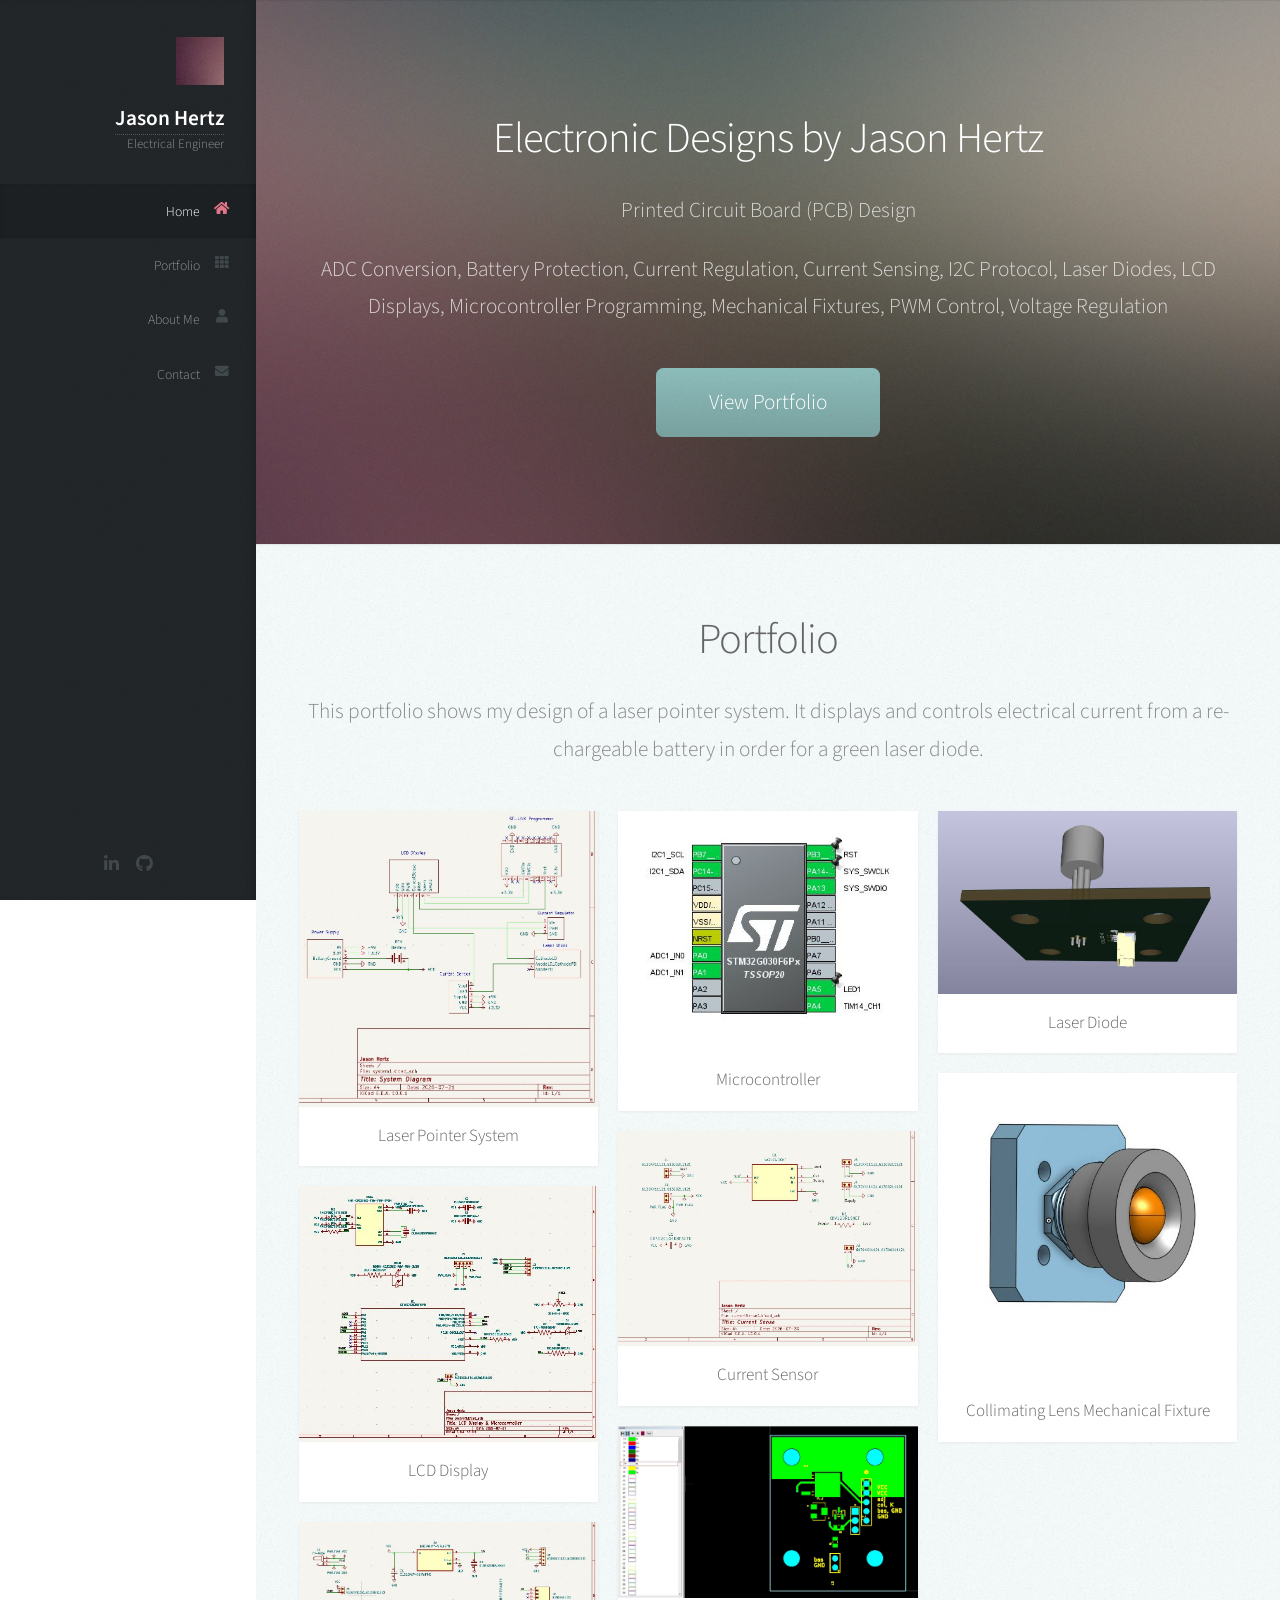
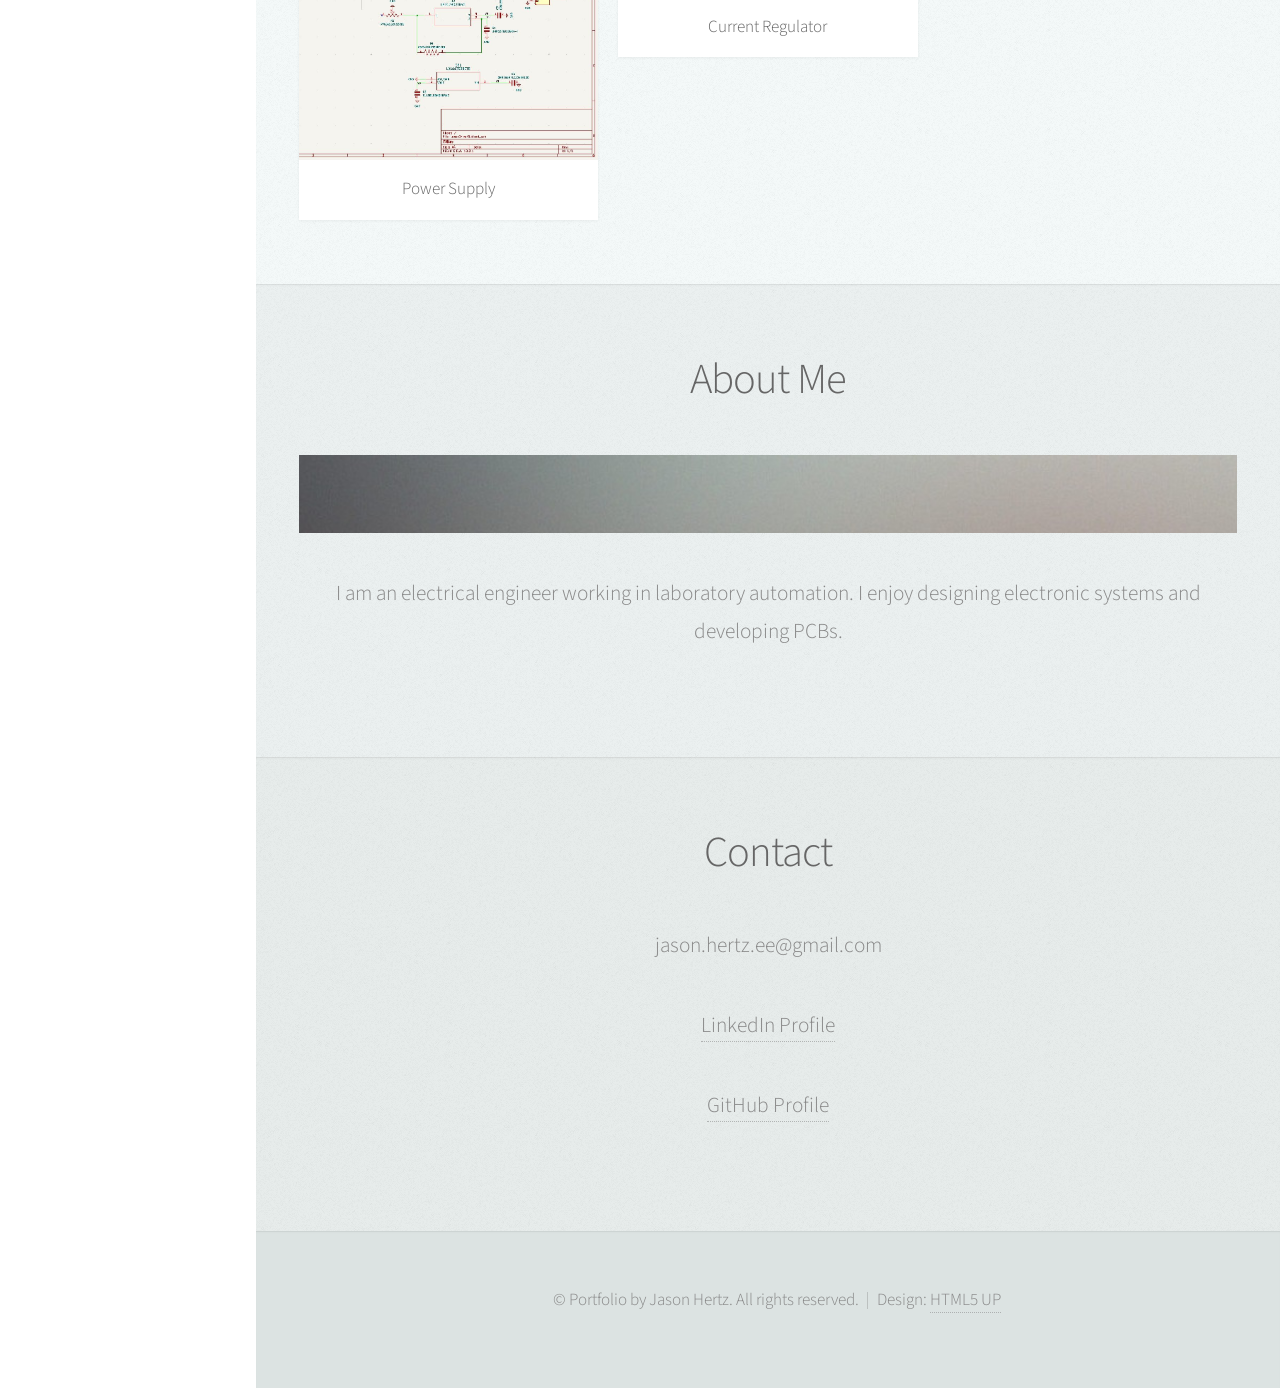
==== index.html @ 0eff731f "Update index.html" ====
<!DOCTYPE HTML>
<!--
	Prologue by HTML5 UP
	html5up.net | @ajlkn
	Free for personal and commercial use under the CCA 3.0 license (html5up.net/license)
-->
<html>
	<head>
		<title>Jason Hertz</title>
		<meta charset="utf-8" />
		<meta name="viewport" content="width=device-width, initial-scale=1, user-scalable=no" />
		<link rel="stylesheet" href="assets/css/main.css" />
	</head>
	<body class="is-preload">

		<!-- Header -->
			<div id="header">

				<div class="top">

					<!-- Logo -->
						<div id="logo">
							<span class="image avatar48"><img src="images/avatar.jpg" alt="" /></span>
							<h1 id="title"><a href="https://jasonhertzee.github.io/">Jason Hertz</a></h1>
							<p>Electrical Engineer</p>
						</div>

					<!-- Nav -->
						<nav id="nav">
							<ul>
								<li><a href="#top" id="top-link"><span class="icon solid fa-home">Home</span></a></li>
								<li><a href="#portfolio" id="portfolio-link"><span class="icon solid fa-th">Portfolio</span></a></li>
								<li><a href="#about" id="about-link"><span class="icon solid fa-user">About Me</span></a></li>
								<li><a href="#contact" id="contact-link"><span class="icon solid fa-envelope">Contact</span></a></li>
							</ul>
						</nav>

				</div>

				<div class="bottom">

					<!-- Social Icons -->
						<ul class="icons">
							<li><a href="https://www.linkedin.com/in/jason-hertz-9854b223b/" class="icon brands fa-linkedin-in"><span class="label">LinkedIn</span></a></li>
							<li><a href="https://github.com/JasonHertzEE/JasonHertzEE" class="icon brands fa-github"><span class="label">Github</span></a></li>				
						</ul>
				</div>

			</div>

		<!-- Main -->
			<div id="main">

				<!-- Intro -->
					<section id="top" class="one dark cover">
						<div class="container">

							<header>
								<h2 class="alt"><strong>Electronic Designs by Jason Hertz</strong></h2>
								<p>Printed Circuit Board (PCB) Design</p>
								<p>ADC Conversion, Battery Protection, Current Regulation, Current Sensing, I2C Protocol, Laser Diodes, LCD Displays, Microcontroller Programming, Mechanical Fixtures, PWM Control, Voltage Regulation</p>
							</header>

							<footer>
								<a href="#portfolio" class="button scrolly">View Portfolio</a>
							</footer>

						</div>
					</section>

				<!-- Portfolio -->
					<section id="portfolio" class="two">
						<div class="container">

							<header>
								<h2>Portfolio</h2>
								<p>This portfolio shows my design of a laser pointer system. It displays and controls electrical current from a re-chargeable battery in order for a green laser diode.</p>
							</header>

							<div class="row">
								<div class="col-4 col-12-mobile">
									<article class="item">
										<a href="systemIndex1.html" class="image fit"><img src="images/systemDesign1.JPG" alt="" /></a>
										<header>
											<h3>Laser Pointer System</h3>
										</header>
									</article>
									<article class="item">
										<a href="LCDIndex1.html" class="image fit"><img src="images/lcd.JPG" alt="" /></a>
										<header>
											<h3>LCD Display</h3>
										</header>
									</article>
									<article class="item">
										<a href="powerSupplyIndex1.html" class="image fit"><img src="images/powerSupply.JPG" alt="" /></a>
										<header>
											<h3>Power Supply</h3>
										</header>
									</article>
									
								</div>
								<div class="col-4 col-12-mobile">
									
									<article class="item">
										<a href="microControllerIndex1.html" class="image fit"><img src="images/microController.JPG" alt="" /></a>
										<header>
											
											<h3>Microcontroller</h3>
										</header>
									</article>
									<article class="item">
										<a href="https://github.com/JasonHertzEE/JasonHertzEE.github.io/blob/main/images/currentSense.JPG" class="image fit"><img src="images/currentSense.JPG" alt="" /></a>
										<header>
											<h3>Current Sensor</h3>
										</header>
									</article>
									<article class="item">
										<a href="https://github.com/JasonHertzEE/JasonHertzEE.github.io/blob/main/images/currentRegulator.JPG" class="image fit"><img src="images/currentRegulator.JPG" alt="" /></a>
										<header>
											<h3>Current Regulator</h3>
										</header>
									</article>
								</div>
								<div class="col-4 col-12-mobile">
									
									
									<article class="item">
										<a href="https://github.com/JasonHertzEE/JasonHertzEE.github.io/blob/main/images/laserDiode.JPG" class="image fit"><img src="images/laserDiode.JPG" alt="" /></a>
										<header>
											<h3>Laser Diode</h3>
										</header>
									</article>
									<article class="item">
										<a href="https://github.com/JasonHertzEE/JasonHertzEE.github.io/blob/main/images/laserFixture1.JPG" class="image fit"><img src="images/laserFixture1.JPG" alt="" /></a>
										<header>
											<h3>Collimating Lens Mechanical Fixture</h3>
										</header>
									</article>
								</div>
							</div>

						</div>
					</section>

				<!-- About Me -->
					<section id="about" class="three">
						<div class="container">

							<header>
								<h2>About Me</h2>
							</header>

							<a href="#" class="image featured"><img src="images/pic08.jpg" alt="" /></a>

							<p>I am an electrical engineer working in laboratory automation. I enjoy designing electronic systems and developing PCBs.</p>

						</div>
					</section>

				<!-- Contact -->
					<section id="contact" class="four">
						<div class="container">

							<header>
								<h2>Contact</h2>
							</header>

							<p>jason.hertz.ee@gmail.com</p>
							<p><a href = "https://www.linkedin.com/in/jason-hertz-9854b223b/">LinkedIn Profile</a></p>
							<p><a href = "https://github.com/JasonHertzEE/JasonHertzEE">GitHub Profile</a></p>
						</div>
					</section>

			</div>

		<!-- Footer -->
			<div id="footer">

				<!-- Copyright -->
					<ul class="copyright">
						<li>&copy; Portfolio by Jason Hertz. All rights reserved.</li><li>Design: <a href="http://html5up.net">HTML5 UP</a></li>
					</ul>

			</div>

		<!-- Scripts -->
			<script src="assets/js/jquery.min.js"></script>
			<script src="assets/js/jquery.scrolly.min.js"></script>
			<script src="assets/js/jquery.scrollex.min.js"></script>
			<script src="assets/js/browser.min.js"></script>
			<script src="assets/js/breakpoints.min.js"></script>
			<script src="assets/js/util.js"></script>
			<script src="assets/js/main.js"></script>

	</body>
</html>
---- assets/css/main.css ----
@import url("fontawesome-all.min.css");
@import url("https://fonts.googleapis.com/css?family=Source+Sans+Pro:300,300italic,400,600");

/*
	Prologue by HTML5 UP
	html5up.net | @ajlkn
	Free for personal and commercial use under the CCA 3.0 license (html5up.net/license)
*/

html, body, div, span, applet, object,
iframe, h1, h2, h3, h4, h5, h6, p, blockquote,
pre, a, abbr, acronym, address, big, cite,
code, del, dfn, em, img, ins, kbd, q, s, samp,
small, strike, strong, sub, sup, tt, var, b,
u, i, center, dl, dt, dd, ol, ul, li, fieldset,
form, label, legend, table, caption, tbody,
tfoot, thead, tr, th, td, article, aside,
canvas, details, embed, figure, figcaption,
footer, header, hgroup, menu, nav, output, ruby,
section, summary, time, mark, audio, video {
	margin: 0;
	padding: 0;
	border: 0;
	font-size: 100%;
	font: inherit;
	vertical-align: baseline;}

article, aside, details, figcaption, figure,
footer, header, hgroup, menu, nav, section {
	display: block;}

body {
	line-height: 1;
}

ol, ul {
	list-style: none;
}

blockquote, q {
	quotes: none;
}

	blockquote:before, blockquote:after, q:before, q:after {
		content: '';
		content: none;
	}

table {
	border-collapse: collapse;
	border-spacing: 0;
}

body {
	-webkit-text-size-adjust: none;
}

mark {
	background-color: transparent;
	color: inherit;
}

input::-moz-focus-inner {
	border: 0;
	padding: 0;
}

input, select, textarea {
	-moz-appearance: none;
	-webkit-appearance: none;
	-ms-appearance: none;
	appearance: none;
}

/* Basic */

	html {
		box-sizing: border-box;
	}

	*, *:before, *:after {
		box-sizing: inherit;
	}

	body {
		background: #fff;
		font-family: 'Source Sans Pro', sans-serif;
		font-size: 19pt;
		font-weight: 300;
		line-height: 1.75em;
		color: #888;
	}

		body.is-preload *, body.is-preload *:before, body.is-preload *:after {
			-moz-animation: none !important;
			-webkit-animation: none !important;
			-ms-animation: none !important;
			animation: none !important;
			-moz-transition: none !important;
			-webkit-transition: none !important;
			-ms-transition: none !important;
			transition: none !important;
		}

	input, textarea, select {
		font-family: 'Source Sans Pro', sans-serif;
		font-size: 19pt;
		font-weight: 300;
		line-height: 1.75em;
		color: #888;
	}

	h1, h2, h3, h4, h5, h6 {
		font-weight: 300;
		color: #666;
		line-height: 1.5em;
	}

	h1 a, h2 a, h3 a, h4 a, h5 a, h6 a {
		color: inherit;
		text-decoration: none;
	}

		h1 a strong, h2 a strong, h3 a strong, h4 a strong, h5 a strong, h6 a strong {
			color: #333;
		}

	h2 {
		font-size: 2em;
		letter-spacing: -1px;
	}

		h2.alt {
			color: #888;
		}

			h2.alt strong {
				color: #666;
			}

	h3 {
		font-size: 1.5em;
	}

	header {
		margin: 0 0 2em 0;
	}

		header > p {
			margin: 1em 0 0 0;
		}

	footer {
		margin: 2em 0 0 0;
	}

	strong, b {
		font-weight: 300;
		color: #666;
	}

	em, i {
		font-style: italic;
	}

	a {
		text-decoration: none;
		color: inherit;
		border-bottom: dotted 1px rgba(128, 128, 128, 0.5);
		-moz-transition: color 0.35s ease-in-out, border-bottom-color 0.35s ease-in-out;
		-webkit-transition: color 0.35s ease-in-out, border-bottom-color 0.35s ease-in-out;
		-ms-transition: color 0.35s ease-in-out, border-bottom-color 0.35s ease-in-out;
		transition: color 0.35s ease-in-out, border-bottom-color 0.35s ease-in-out;
		outline: 0;
	}

		a:hover {
			color: #E27689;
			border-bottom-color: rgba(255, 255, 255, 0);
		}

	sub {
		position: relative;
		top: 0.5em;
		font-size: 0.8em;
	}

	sup {
		position: relative;
		top: -0.5em;
		font-size: 0.8em;
	}

	hr {
		border: 0;
		border-top: solid 1px #ddd;
	}

	blockquote {
		border-left: solid 0.5em #ddd;
		padding: 1em 0 1em 2em;
		font-style: italic;
	}

	p, ul, ol, dl, table {
		margin-bottom: 2em;
	}

	br.clear {
		clear: both;
	}

/* Container */

	.container {
		margin: 0 auto;
		max-width: 100%;
		width: 1400px;
	}

		@media screen and (min-width: 961px) and (max-width: 1880px) {

			.container {
				width: 1200px;
			}

		}

		@media screen and (min-width: 961px) and (max-width: 1620px) {

			.container {
				width: 960px;
			}

		}

		@media screen and (min-width: 961px) and (max-width: 1320px) {

			.container {
				width: 100%;
			}

		}

		@media screen and (max-width: 960px) {

			.container {
				width: 100%;
			}

		}

		@media screen and (max-width: 736px) {

			.container {
				width: 100%;
			}

		}

/* Row */

	.row {
		display: flex;
		flex-wrap: wrap;
		box-sizing: border-box;
		align-items: stretch;
	}

		.row > * {
			box-sizing: border-box;
		}

		.row.gtr-uniform > * > :last-child {
			margin-bottom: 0;
		}

		.row.aln-left {
			justify-content: flex-start;
		}

		.row.aln-center {
			justify-content: center;
		}

		.row.aln-right {
			justify-content: flex-end;
		}

		.row.aln-top {
			align-items: flex-start;
		}

		.row.aln-middle {
			align-items: center;
		}

		.row.aln-bottom {
			align-items: flex-end;
		}

		.row > .imp {
			order: -1;
		}

		.row > .col-1 {
			width: 8.33333%;
		}

		.row > .off-1 {
			margin-left: 8.33333%;
		}

		.row > .col-2 {
			width: 16.66667%;
		}

		.row > .off-2 {
			margin-left: 16.66667%;
		}

		.row > .col-3 {
			width: 25%;
		}

		.row > .off-3 {
			margin-left: 25%;
		}

		.row > .col-4 {
			width: 33.33333%;
		}

		.row > .off-4 {
			margin-left: 33.33333%;
		}

		.row > .col-5 {
			width: 41.66667%;
		}

		.row > .off-5 {
			margin-left: 41.66667%;
		}

		.row > .col-6 {
			width: 50%;
		}

		.row > .off-6 {
			margin-left: 50%;
		}

		.row > .col-7 {
			width: 58.33333%;
		}

		.row > .off-7 {
			margin-left: 58.33333%;
		}

		.row > .col-8 {
			width: 66.66667%;
		}

		.row > .off-8 {
			margin-left: 66.66667%;
		}

		.row > .col-9 {
			width: 75%;
		}

		.row > .off-9 {
			margin-left: 75%;
		}

		.row > .col-10 {
			width: 83.33333%;
		}

		.row > .off-10 {
			margin-left: 83.33333%;
		}

		.row > .col-11 {
			width: 91.66667%;
		}

		.row > .off-11 {
			margin-left: 91.66667%;
		}

		.row > .col-12 {
			width: 100%;
		}

		.row > .off-12 {
			margin-left: 100%;
		}

		.row.gtr-0 {
			margin-top: 0px;
			margin-left: 0px;
		}

			.row.gtr-0 > * {
				padding: 0px 0 0 0px;
			}

			.row.gtr-0.gtr-uniform {
				margin-top: 0px;
			}

				.row.gtr-0.gtr-uniform > * {
					padding-top: 0px;
				}

		.row.gtr-25 {
			margin-top: -10px;
			margin-left: -10px;
		}

			.row.gtr-25 > * {
				padding: 10px 0 0 10px;
			}

			.row.gtr-25.gtr-uniform {
				margin-top: -10px;
			}

				.row.gtr-25.gtr-uniform > * {
					padding-top: 10px;
				}

		.row.gtr-50 {
			margin-top: -20px;
			margin-left: -20px;
		}

			.row.gtr-50 > * {
				padding: 20px 0 0 20px;
			}

			.row.gtr-50.gtr-uniform {
				margin-top: -20px;
			}

				.row.gtr-50.gtr-uniform > * {
					padding-top: 20px;
				}

		.row {
			margin-top: -40px;
			margin-left: -40px;
		}

			.row > * {
				padding: 40px 0 0 40px;
			}

			.row.gtr-uniform {
				margin-top: -40px;
			}

				.row.gtr-uniform > * {
					padding-top: 40px;
				}

		.row.gtr-150 {
			margin-top: -60px;
			margin-left: -60px;
		}

			.row.gtr-150 > * {
				padding: 60px 0 0 60px;
			}

			.row.gtr-150.gtr-uniform {
				margin-top: -60px;
			}

				.row.gtr-150.gtr-uniform > * {
					padding-top: 60px;
				}

		.row.gtr-200 {
			margin-top: -80px;
			margin-left: -80px;
		}

			.row.gtr-200 > * {
				padding: 80px 0 0 80px;
			}

			.row.gtr-200.gtr-uniform {
				margin-top: -80px;
			}

				.row.gtr-200.gtr-uniform > * {
					padding-top: 80px;
				}

		@media screen and (min-width: 961px) and (max-width: 1880px) {

			.row {
				display: flex;
				flex-wrap: wrap;
				box-sizing: border-box;
				align-items: stretch;
			}

				.row > * {
					box-sizing: border-box;
				}

				.row.gtr-uniform > * > :last-child {
					margin-bottom: 0;
				}

				.row.aln-left {
					justify-content: flex-start;
				}

				.row.aln-center {
					justify-content: center;
				}

				.row.aln-right {
					justify-content: flex-end;
				}

				.row.aln-top {
					align-items: flex-start;
				}

				.row.aln-middle {
					align-items: center;
				}

				.row.aln-bottom {
					align-items: flex-end;
				}

				.row > .imp-wide {
					order: -1;
				}

				.row > .col-1-wide {
					width: 8.33333%;
				}

				.row > .off-1-wide {
					margin-left: 8.33333%;
				}

				.row > .col-2-wide {
					width: 16.66667%;
				}

				.row > .off-2-wide {
					margin-left: 16.66667%;
				}

				.row > .col-3-wide {
					width: 25%;
				}

				.row > .off-3-wide {
					margin-left: 25%;
				}

				.row > .col-4-wide {
					width: 33.33333%;
				}

				.row > .off-4-wide {
					margin-left: 33.33333%;
				}

				.row > .col-5-wide {
					width: 41.66667%;
				}

				.row > .off-5-wide {
					margin-left: 41.66667%;
				}

				.row > .col-6-wide {
					width: 50%;
				}

				.row > .off-6-wide {
					margin-left: 50%;
				}

				.row > .col-7-wide {
					width: 58.33333%;
				}

				.row > .off-7-wide {
					margin-left: 58.33333%;
				}

				.row > .col-8-wide {
					width: 66.66667%;
				}

				.row > .off-8-wide {
					margin-left: 66.66667%;
				}

				.row > .col-9-wide {
					width: 75%;
				}

				.row > .off-9-wide {
					margin-left: 75%;
				}

				.row > .col-10-wide {
					width: 83.33333%;
				}

				.row > .off-10-wide {
					margin-left: 83.33333%;
				}

				.row > .col-11-wide {
					width: 91.66667%;
				}

				.row > .off-11-wide {
					margin-left: 91.66667%;
				}

				.row > .col-12-wide {
					width: 100%;
				}

				.row > .off-12-wide {
					margin-left: 100%;
				}

				.row.gtr-0 {
					margin-top: 0px;
					margin-left: 0px;
				}

					.row.gtr-0 > * {
						padding: 0px 0 0 0px;
					}

					.row.gtr-0.gtr-uniform {
						margin-top: 0px;
					}

						.row.gtr-0.gtr-uniform > * {
							padding-top: 0px;
						}

				.row.gtr-25 {
					margin-top: -10px;
					margin-left: -10px;
				}

					.row.gtr-25 > * {
						padding: 10px 0 0 10px;
					}

					.row.gtr-25.gtr-uniform {
						margin-top: -10px;
					}

						.row.gtr-25.gtr-uniform > * {
							padding-top: 10px;
						}

				.row.gtr-50 {
					margin-top: -20px;
					margin-left: -20px;
				}

					.row.gtr-50 > * {
						padding: 20px 0 0 20px;
					}

					.row.gtr-50.gtr-uniform {
						margin-top: -20px;
					}

						.row.gtr-50.gtr-uniform > * {
							padding-top: 20px;
						}

				.row {
					margin-top: -40px;
					margin-left: -40px;
				}

					.row > * {
						padding: 40px 0 0 40px;
					}

					.row.gtr-uniform {
						margin-top: -40px;
					}

						.row.gtr-uniform > * {
							padding-top: 40px;
						}

				.row.gtr-150 {
					margin-top: -60px;
					margin-left: -60px;
				}

					.row.gtr-150 > * {
						padding: 60px 0 0 60px;
					}

					.row.gtr-150.gtr-uniform {
						margin-top: -60px;
					}

						.row.gtr-150.gtr-uniform > * {
							padding-top: 60px;
						}

				.row.gtr-200 {
					margin-top: -80px;
					margin-left: -80px;
				}

					.row.gtr-200 > * {
						padding: 80px 0 0 80px;
					}

					.row.gtr-200.gtr-uniform {
						margin-top: -80px;
					}

						.row.gtr-200.gtr-uniform > * {
							padding-top: 80px;
						}

		}

		@media screen and (min-width: 961px) and (max-width: 1620px) {

			.row {
				display: flex;
				flex-wrap: wrap;
				box-sizing: border-box;
				align-items: stretch;
			}

				.row > * {
					box-sizing: border-box;
				}

				.row.gtr-uniform > * > :last-child {
					margin-bottom: 0;
				}

				.row.aln-left {
					justify-content: flex-start;
				}

				.row.aln-center {
					justify-content: center;
				}

				.row.aln-right {
					justify-content: flex-end;
				}

				.row.aln-top {
					align-items: flex-start;
				}

				.row.aln-middle {
					align-items: center;
				}

				.row.aln-bottom {
					align-items: flex-end;
				}

				.row > .imp-normal {
					order: -1;
				}

				.row > .col-1-normal {
					width: 8.33333%;
				}

				.row > .off-1-normal {
					margin-left: 8.33333%;
				}

				.row > .col-2-normal {
					width: 16.66667%;
				}

				.row > .off-2-normal {
					margin-left: 16.66667%;
				}

				.row > .col-3-normal {
					width: 25%;
				}

				.row > .off-3-normal {
					margin-left: 25%;
				}

				.row > .col-4-normal {
					width: 33.33333%;
				}

				.row > .off-4-normal {
					margin-left: 33.33333%;
				}

				.row > .col-5-normal {
					width: 41.66667%;
				}

				.row > .off-5-normal {
					margin-left: 41.66667%;
				}

				.row > .col-6-normal {
					width: 50%;
				}

				.row > .off-6-normal {
					margin-left: 50%;
				}

				.row > .col-7-normal {
					width: 58.33333%;
				}

				.row > .off-7-normal {
					margin-left: 58.33333%;
				}

				.row > .col-8-normal {
					width: 66.66667%;
				}

				.row > .off-8-normal {
					margin-left: 66.66667%;
				}

				.row > .col-9-normal {
					width: 75%;
				}

				.row > .off-9-normal {
					margin-left: 75%;
				}

				.row > .col-10-normal {
					width: 83.33333%;
				}

				.row > .off-10-normal {
					margin-left: 83.33333%;
				}

				.row > .col-11-normal {
					width: 91.66667%;
				}

				.row > .off-11-normal {
					margin-left: 91.66667%;
				}

				.row > .col-12-normal {
					width: 100%;
				}

				.row > .off-12-normal {
					margin-left: 100%;
				}

				.row.gtr-0 {
					margin-top: 0px;
					margin-left: 0px;
				}

					.row.gtr-0 > * {
						padding: 0px 0 0 0px;
					}

					.row.gtr-0.gtr-uniform {
						margin-top: 0px;
					}

						.row.gtr-0.gtr-uniform > * {
							padding-top: 0px;
						}

				.row.gtr-25 {
					margin-top: -10px;
					margin-left: -10px;
				}

					.row.gtr-25 > * {
						padding: 10px 0 0 10px;
					}

					.row.gtr-25.gtr-uniform {
						margin-top: -10px;
					}

						.row.gtr-25.gtr-uniform > * {
							padding-top: 10px;
						}

				.row.gtr-50 {
					margin-top: -20px;
					margin-left: -20px;
				}

					.row.gtr-50 > * {
						padding: 20px 0 0 20px;
					}

					.row.gtr-50.gtr-uniform {
						margin-top: -20px;
					}

						.row.gtr-50.gtr-uniform > * {
							padding-top: 20px;
						}

				.row {
					margin-top: -40px;
					margin-left: -40px;
				}

					.row > * {
						padding: 40px 0 0 40px;
					}

					.row.gtr-uniform {
						margin-top: -40px;
					}

						.row.gtr-uniform > * {
							padding-top: 40px;
						}

				.row.gtr-150 {
					margin-top: -60px;
					margin-left: -60px;
				}

					.row.gtr-150 > * {
						padding: 60px 0 0 60px;
					}

					.row.gtr-150.gtr-uniform {
						margin-top: -60px;
					}

						.row.gtr-150.gtr-uniform > * {
							padding-top: 60px;
						}

				.row.gtr-200 {
					margin-top: -80px;
					margin-left: -80px;
				}

					.row.gtr-200 > * {
						padding: 80px 0 0 80px;
					}

					.row.gtr-200.gtr-uniform {
						margin-top: -80px;
					}

						.row.gtr-200.gtr-uniform > * {
							padding-top: 80px;
						}

		}

		@media screen and (min-width: 961px) and (max-width: 1320px) {

			.row {
				display: flex;
				flex-wrap: wrap;
				box-sizing: border-box;
				align-items: stretch;
			}

				.row > * {
					box-sizing: border-box;
				}

				.row.gtr-uniform > * > :last-child {
					margin-bottom: 0;
				}

				.row.aln-left {
					justify-content: flex-start;
				}

				.row.aln-center {
					justify-content: center;
				}

				.row.aln-right {
					justify-content: flex-end;
				}

				.row.aln-top {
					align-items: flex-start;
				}

				.row.aln-middle {
					align-items: center;
				}

				.row.aln-bottom {
					align-items: flex-end;
				}

				.row > .imp-narrow {
					order: -1;
				}

				.row > .col-1-narrow {
					width: 8.33333%;
				}

				.row > .off-1-narrow {
					margin-left: 8.33333%;
				}

				.row > .col-2-narrow {
					width: 16.66667%;
				}

				.row > .off-2-narrow {
					margin-left: 16.66667%;
				}

				.row > .col-3-narrow {
					width: 25%;
				}

				.row > .off-3-narrow {
					margin-left: 25%;
				}

				.row > .col-4-narrow {
					width: 33.33333%;
				}

				.row > .off-4-narrow {
					margin-left: 33.33333%;
				}

				.row > .col-5-narrow {
					width: 41.66667%;
				}

				.row > .off-5-narrow {
					margin-left: 41.66667%;
				}

				.row > .col-6-narrow {
					width: 50%;
				}

				.row > .off-6-narrow {
					margin-left: 50%;
				}

				.row > .col-7-narrow {
					width: 58.33333%;
				}

				.row > .off-7-narrow {
					margin-left: 58.33333%;
				}

				.row > .col-8-narrow {
					width: 66.66667%;
				}

				.row > .off-8-narrow {
					margin-left: 66.66667%;
				}

				.row > .col-9-narrow {
					width: 75%;
				}

				.row > .off-9-narrow {
					margin-left: 75%;
				}

				.row > .col-10-narrow {
					width: 83.33333%;
				}

				.row > .off-10-narrow {
					margin-left: 83.33333%;
				}

				.row > .col-11-narrow {
					width: 91.66667%;
				}

				.row > .off-11-narrow {
					margin-left: 91.66667%;
				}

				.row > .col-12-narrow {
					width: 100%;
				}

				.row > .off-12-narrow {
					margin-left: 100%;
				}

				.row.gtr-0 {
					margin-top: 0px;
					margin-left: 0px;
				}

					.row.gtr-0 > * {
						padding: 0px 0 0 0px;
					}

					.row.gtr-0.gtr-uniform {
						margin-top: 0px;
					}

						.row.gtr-0.gtr-uniform > * {
							padding-top: 0px;
						}

				.row.gtr-25 {
					margin-top: -5px;
					margin-left: -5px;
				}

					.row.gtr-25 > * {
						padding: 5px 0 0 5px;
					}

					.row.gtr-25.gtr-uniform {
						margin-top: -5px;
					}

						.row.gtr-25.gtr-uniform > * {
							padding-top: 5px;
						}

				.row.gtr-50 {
					margin-top: -10px;
					margin-left: -10px;
				}

					.row.gtr-50 > * {
						padding: 10px 0 0 10px;
					}

					.row.gtr-50.gtr-uniform {
						margin-top: -10px;
					}

						.row.gtr-50.gtr-uniform > * {
							padding-top: 10px;
						}

				.row {
					margin-top: -20px;
					margin-left: -20px;
				}

					.row > * {
						padding: 20px 0 0 20px;
					}

					.row.gtr-uniform {
						margin-top: -20px;
					}

						.row.gtr-uniform > * {
							padding-top: 20px;
						}

				.row.gtr-150 {
					margin-top: -30px;
					margin-left: -30px;
				}

					.row.gtr-150 > * {
						padding: 30px 0 0 30px;
					}

					.row.gtr-150.gtr-uniform {
						margin-top: -30px;
					}

						.row.gtr-150.gtr-uniform > * {
							padding-top: 30px;
						}

				.row.gtr-200 {
					margin-top: -40px;
					margin-left: -40px;
				}

					.row.gtr-200 > * {
						padding: 40px 0 0 40px;
					}

					.row.gtr-200.gtr-uniform {
						margin-top: -40px;
					}

						.row.gtr-200.gtr-uniform > * {
							padding-top: 40px;
						}

		}

		@media screen and (max-width: 960px) {

			.row {
				display: flex;
				flex-wrap: wrap;
				box-sizing: border-box;
				align-items: stretch;
			}

				.row > * {
					box-sizing: border-box;
				}

				.row.gtr-uniform > * > :last-child {
					margin-bottom: 0;
				}

				.row.aln-left {
					justify-content: flex-start;
				}

				.row.aln-center {
					justify-content: center;
				}

				.row.aln-right {
					justify-content: flex-end;
				}

				.row.aln-top {
					align-items: flex-start;
				}

				.row.aln-middle {
					align-items: center;
				}

				.row.aln-bottom {
					align-items: flex-end;
				}

				.row > .imp-narrower {
					order: -1;
				}

				.row > .col-1-narrower {
					width: 8.33333%;
				}

				.row > .off-1-narrower {
					margin-left: 8.33333%;
				}

				.row > .col-2-narrower {
					width: 16.66667%;
				}

				.row > .off-2-narrower {
					margin-left: 16.66667%;
				}

				.row > .col-3-narrower {
					width: 25%;
				}

				.row > .off-3-narrower {
					margin-left: 25%;
				}

				.row > .col-4-narrower {
					width: 33.33333%;
				}

				.row > .off-4-narrower {
					margin-left: 33.33333%;
				}

				.row > .col-5-narrower {
					width: 41.66667%;
				}

				.row > .off-5-narrower {
					margin-left: 41.66667%;
				}

				.row > .col-6-narrower {
					width: 50%;
				}

				.row > .off-6-narrower {
					margin-left: 50%;
				}

				.row > .col-7-narrower {
					width: 58.33333%;
				}

				.row > .off-7-narrower {
					margin-left: 58.33333%;
				}

				.row > .col-8-narrower {
					width: 66.66667%;
				}

				.row > .off-8-narrower {
					margin-left: 66.66667%;
				}

				.row > .col-9-narrower {
					width: 75%;
				}

				.row > .off-9-narrower {
					margin-left: 75%;
				}

				.row > .col-10-narrower {
					width: 83.33333%;
				}

				.row > .off-10-narrower {
					margin-left: 83.33333%;
				}

				.row > .col-11-narrower {
					width: 91.66667%;
				}

				.row > .off-11-narrower {
					margin-left: 91.66667%;
				}

				.row > .col-12-narrower {
					width: 100%;
				}

				.row > .off-12-narrower {
					margin-left: 100%;
				}

				.row.gtr-0 {
					margin-top: 0px;
					margin-left: 0px;
				}

					.row.gtr-0 > * {
						padding: 0px 0 0 0px;
					}

					.row.gtr-0.gtr-uniform {
						margin-top: 0px;
					}

						.row.gtr-0.gtr-uniform > * {
							padding-top: 0px;
						}

				.row.gtr-25 {
					margin-top: -5px;
					margin-left: -5px;
				}

					.row.gtr-25 > * {
						padding: 5px 0 0 5px;
					}

					.row.gtr-25.gtr-uniform {
						margin-top: -5px;
					}

						.row.gtr-25.gtr-uniform > * {
							padding-top: 5px;
						}

				.row.gtr-50 {
					margin-top: -10px;
					margin-left: -10px;
				}

					.row.gtr-50 > * {
						padding: 10px 0 0 10px;
					}

					.row.gtr-50.gtr-uniform {
						margin-top: -10px;
					}

						.row.gtr-50.gtr-uniform > * {
							padding-top: 10px;
						}

				.row {
					margin-top: -20px;
					margin-left: -20px;
				}

					.row > * {
						padding: 20px 0 0 20px;
					}

					.row.gtr-uniform {
						margin-top: -20px;
					}

						.row.gtr-uniform > * {
							padding-top: 20px;
						}

				.row.gtr-150 {
					margin-top: -30px;
					margin-left: -30px;
				}

					.row.gtr-150 > * {
						padding: 30px 0 0 30px;
					}

					.row.gtr-150.gtr-uniform {
						margin-top: -30px;
					}

						.row.gtr-150.gtr-uniform > * {
							padding-top: 30px;
						}

				.row.gtr-200 {
					margin-top: -40px;
					margin-left: -40px;
				}

					.row.gtr-200 > * {
						padding: 40px 0 0 40px;
					}

					.row.gtr-200.gtr-uniform {
						margin-top: -40px;
					}

						.row.gtr-200.gtr-uniform > * {
							padding-top: 40px;
						}

		}

		@media screen and (max-width: 736px) {

			.row {
				display: flex;
				flex-wrap: wrap;
				box-sizing: border-box;
				align-items: stretch;
			}

				.row > * {
					box-sizing: border-box;
				}

				.row.gtr-uniform > * > :last-child {
					margin-bottom: 0;
				}

				.row.aln-left {
					justify-content: flex-start;
				}

				.row.aln-center {
					justify-content: center;
				}

				.row.aln-right {
					justify-content: flex-end;
				}

				.row.aln-top {
					align-items: flex-start;
				}

				.row.aln-middle {
					align-items: center;
				}

				.row.aln-bottom {
					align-items: flex-end;
				}

				.row > .imp-mobile {
					order: -1;
				}

				.row > .col-1-mobile {
					width: 8.33333%;
				}

				.row > .off-1-mobile {
					margin-left: 8.33333%;
				}

				.row > .col-2-mobile {
					width: 16.66667%;
				}

				.row > .off-2-mobile {
					margin-left: 16.66667%;
				}

				.row > .col-3-mobile {
					width: 25%;
				}

				.row > .off-3-mobile {
					margin-left: 25%;
				}

				.row > .col-4-mobile {
					width: 33.33333%;
				}

				.row > .off-4-mobile {
					margin-left: 33.33333%;
				}

				.row > .col-5-mobile {
					width: 41.66667%;
				}

				.row > .off-5-mobile {
					margin-left: 41.66667%;
				}

				.row > .col-6-mobile {
					width: 50%;
				}

				.row > .off-6-mobile {
					margin-left: 50%;
				}

				.row > .col-7-mobile {
					width: 58.33333%;
				}

				.row > .off-7-mobile {
					margin-left: 58.33333%;
				}

				.row > .col-8-mobile {
					width: 66.66667%;
				}

				.row > .off-8-mobile {
					margin-left: 66.66667%;
				}

				.row > .col-9-mobile {
					width: 75%;
				}

				.row > .off-9-mobile {
					margin-left: 75%;
				}

				.row > .col-10-mobile {
					width: 83.33333%;
				}

				.row > .off-10-mobile {
					margin-left: 83.33333%;
				}

				.row > .col-11-mobile {
					width: 91.66667%;
				}

				.row > .off-11-mobile {
					margin-left: 91.66667%;
				}

				.row > .col-12-mobile {
					width: 100%;
				}

				.row > .off-12-mobile {
					margin-left: 100%;
				}

				.row.gtr-0 {
					margin-top: 0px;
					margin-left: 0px;
				}

					.row.gtr-0 > * {
						padding: 0px 0 0 0px;
					}

					.row.gtr-0.gtr-uniform {
						margin-top: 0px;
					}

						.row.gtr-0.gtr-uniform > * {
							padding-top: 0px;
						}

				.row.gtr-25 {
					margin-top: -5px;
					margin-left: -5px;
				}

					.row.gtr-25 > * {
						padding: 5px 0 0 5px;
					}

					.row.gtr-25.gtr-uniform {
						margin-top: -5px;
					}

						.row.gtr-25.gtr-uniform > * {
							padding-top: 5px;
						}

				.row.gtr-50 {
					margin-top: -10px;
					margin-left: -10px;
				}

					.row.gtr-50 > * {
						padding: 10px 0 0 10px;
					}

					.row.gtr-50.gtr-uniform {
						margin-top: -10px;
					}

						.row.gtr-50.gtr-uniform > * {
							padding-top: 10px;
						}

				.row {
					margin-top: -20px;
					margin-left: -20px;
				}

					.row > * {
						padding: 20px 0 0 20px;
					}

					.row.gtr-uniform {
						margin-top: -20px;
					}

						.row.gtr-uniform > * {
							padding-top: 20px;
						}

				.row.gtr-150 {
					margin-top: -30px;
					margin-left: -30px;
				}

					.row.gtr-150 > * {
						padding: 30px 0 0 30px;
					}

					.row.gtr-150.gtr-uniform {
						margin-top: -30px;
					}

						.row.gtr-150.gtr-uniform > * {
							padding-top: 30px;
						}

				.row.gtr-200 {
					margin-top: -40px;
					margin-left: -40px;
				}

					.row.gtr-200 > * {
						padding: 40px 0 0 40px;
					}

					.row.gtr-200.gtr-uniform {
						margin-top: -40px;
					}

						.row.gtr-200.gtr-uniform > * {
							padding-top: 40px;
						}

		}

/* Sections/Article */

	section, article {
		margin-bottom: 3em;
	}

		section > :last-child,
		section > .container, section:last-child, article > :last-child,
		article > .container, article:last-child {
			margin-bottom: 0;
		}

		.row > section, .row > article {
			margin-bottom: 0;
		}

/* Image */

	.image {
		display: inline-block;
		border: 0;
	}

		.image img {
			display: block;
			width: 100%;
		}

		.image.avatar48 {
			width: 48px;
			height: 48px;
			background: #f00;
		}

			.image.avatar48 img {
				width: 48px;
				height: 48px;
			}

		.image.fit {
			display: block;
			width: 100%;
		}

		.image.featured {
			display: block;
			width: 100%;
			margin: 0 0 2em 0;
		}

		.image.left {
			float: left;
			margin: 0 2em 2em 0;
		}

		.image.centered {
			display: block;
			margin: 0 0 2em 0;
		}

			.image.centered img {
				margin: 0 auto;
				width: auto;
			}

/* List */

	ul {
		list-style: disc;
		padding-left: 1em;
	}

		ul li {
			padding-left: 0.5em;
		}

	ol {
		list-style: decimal;
		padding-left: 1.25em;
	}

		ol li {
			padding-left: 0.25em;
		}

/* Icons */

	ul.icons {
		cursor: default;
		list-style: none;
		padding-left: 0;
	}

		ul.icons li {
			display: inline-block;
			padding-left: 0;
		}

		ul.icons a {
			display: inline-block;
			width: 2em;
			height: 2em;
			line-height: 2em;
			text-align: center;
			border: 0;
		}

/* Form */

	form label {
		display: block;
		text-align: left;
		margin-bottom: 0.5em;
	}

	form input[type="text"],
	form input[type="email"],
	form input[type="password"],
	form select,
	form textarea {
		position: relative;
		-webkit-appearance: none;
		display: block;
		border: 0;
		outline: 0;
		background: #fff;
		background: rgba(255, 255, 255, 0.75);
		width: 100%;
		border-radius: 0.35em;
		padding: 0.75em 1em 0.75em 1em;
		box-shadow: inset 0 0.1em 0.1em 0 rgba(0, 0, 0, 0.05);
		border: solid 1px rgba(0, 0, 0, 0.15);
		-moz-transition: all 0.35s ease-in-out;
		-webkit-transition: all 0.35s ease-in-out;
		-ms-transition: all 0.35s ease-in-out;
		transition: all 0.35s ease-in-out;
	}

		form input[type="text"]:focus,
		form input[type="email"]:focus,
		form input[type="password"]:focus,
		form select:focus,
		form textarea:focus {
			box-shadow: 0 0 2px 1px #8ebebc;
			background: #fff;
		}

	form input[type="text"],
	form input[type="email"],
	form input[type="password"],
	form select {
		line-height: 1.25em;
	}

	form textarea {
		min-height: 14em;
	}

	form ::-webkit-input-placeholder {
		color: #555 !important;
	}

	form :-moz-placeholder {
		color: #555 !important;
	}

	form ::-moz-placeholder {
		color: #555 !important;
	}

	form :-ms-input-placeholder {
		color: #555 !important;
	}

	form ::-moz-focus-inner {
		border: 0;
	}

/* Table */

	table {
		width: 100%;
		text-align: left;
	}

		table tbody tr:nth-child(2n+2) {
			background: #f4f4f4;
		}

		table td {
			padding: 0.5em 1em 0.5em 1em;
		}

		table th {
			text-align: left;
			padding: 0.5em 1em 0.5em 1em;
			color: #fff;
			background: #222729 url("images/overlay.png");
		}

		table thead {
			background: #444;
			color: #fff;
		}

		table tfoot {
			background: #eee;
		}

/* Button */

	input[type="button"],
	input[type="submit"],
	input[type="reset"],
	button,
	.button {
		position: relative;
		display: inline-block;
		border-radius: 0.35em;
		color: #fff !important;
		text-decoration: none;
		padding: 0.75em 2.5em 0.75em 2.5em;
		background-color: #8ebebc;
		border: 0;
		cursor: pointer;
		background-image: -moz-linear-gradient(top, rgba(0, 0, 0, 0), rgba(0, 0, 0, 0.15)), url("images/overlay.png");
		background-image: -webkit-linear-gradient(top, rgba(0, 0, 0, 0), rgba(0, 0, 0, 0.15)), url("images/overlay.png");
		background-image: -ms-linear-gradient(top, rgba(0, 0, 0, 0), rgba(0, 0, 0, 0.15)), url("images/overlay.png");
		background-image: linear-gradient(top, rgba(0, 0, 0, 0), rgba(0, 0, 0, 0.15)), url("images/overlay.png");
		-moz-transition: background-color 0.35s ease-in-out;
		-webkit-transition: background-color 0.35s ease-in-out;
		-ms-transition: background-color 0.35s ease-in-out;
		transition: background-color 0.35s ease-in-out;
	}

		input[type="button"]:hover,
		input[type="submit"]:hover,
		input[type="reset"]:hover,
		button:hover,
		.button:hover {
			background-color: #9ececc;
		}

		input[type="button"]:active,
		input[type="submit"]:active,
		input[type="reset"]:active,
		button:active,
		.button:active {
			background-color: #7eaeac;
		}

/* Item */

	.item {
		box-shadow: 0 0.05em 0.15em 0 rgba(0, 0, 0, 0.05);
		margin-bottom: 40px;
	}

		.item header {
			background: #fff;
			margin: 0;
			padding: 1em 0 1em 0;
			font-size: 0.8em;
		}

			.item header h3 {
				font-size: 1em;
			}

/* Icons */

	.icon {
		text-decoration: none;
		text-decoration: none;
	}

		.icon:before {
			-moz-osx-font-smoothing: grayscale;
			-webkit-font-smoothing: antialiased;
			display: inline-block;
			font-style: normal;
			font-variant: normal;
			text-rendering: auto;
			line-height: 1;
			text-transform: none !important;
			font-family: 'Font Awesome 5 Free';
			font-weight: 400;
		}

		.icon:before {
			line-height: inherit;
		}

		.icon > .label {
			display: none;
		}

		.icon.solid:before {
			font-weight: 900;
		}

		.icon.brands:before {
			font-family: 'Font Awesome 5 Brands';
		}

/* Header */

	#header {
		display: -moz-flex;
		display: -webkit-flex;
		display: -ms-flex;
		display: flex;
		-moz-flex-direction: column;
		-webkit-flex-direction: column;
		-ms-flex-direction: column;
		flex-direction: column;
		-moz-justify-content: space-between;
		-webkit-justify-content: space-between;
		-ms-justify-content: space-between;
		justify-content: space-between;
		background: #222629 url("images/overlay.png");
		box-shadow: inset -0.25em 0 0.25em 0 rgba(0, 0, 0, 0.1);
		color: #fff;
		height: 100%;
		left: 0;
		overflow-y: auto;
		position: fixed;
		text-align: right;
		top: 0;
		width: 375px;
	}

		#header .top {
			-moz-flex-grow: 1;
			-webkit-flex-grow: 1;
			-ms-flex-grow: 1;
			flex-grow: 1;
		}

		#header .bottom {
			-moz-flex-shrink: 0;
			-webkit-flex-shrink: 0;
			-ms-flex-shrink: 0;
			flex-shrink: 0;
			padding: 1.5em 0 0.75em 0;
		}

			#header .bottom > :last-child {
				margin-bottom: 0;
			}

		#header .icons {
			font-size: 0.8em;
			text-align: center;
		}

			#header .icons a {
				color: #41484c;
				-moz-transition: color 0.35s ease-in-out;
				-webkit-transition: color 0.35s ease-in-out;
				-ms-transition: color 0.35s ease-in-out;
				transition: color 0.35s ease-in-out;
			}

				#header .icons a:hover {
					color: #fff;
				}

	#logo {
		position: relative;
		margin: 1.75em 1.5em 1.5em 1.5em;
		min-height: 48px;
		cursor: default;
	}

		#logo h1 {
			position: relative;
			color: #fff;
			font-weight: 600;
			font-size: 1em;
			line-height: 1em;
		}

		#logo p {
			position: relative;
			display: block;
			font-size: 0.6em;
			color: rgba(255, 255, 255, 0.5);
			line-height: 1.25em;
			margin: 0.5em 0 0 0;
		}

		#logo .image {
			position: absolute;
			left: 0;
			top: 0;
		}

	#nav ul {
		list-style: none;
		padding-left: 0;
		margin-bottom: 0;
	}

		#nav ul li {
			padding-left: 0;
		}

			#nav ul li a {
				display: block;
				padding: 0.5em 1.5em 0.5em 1.5em;
				color: rgba(255, 255, 255, 0.5);
				text-decoration: none;
				outline: 0;
				border: 0;
				-moz-transition: none;
				-webkit-transition: none;
				-ms-transition: none;
				transition: none;
			}

				#nav ul li a span {
					position: relative;
					display: block;
					font-size: 0.8em;
				}

					#nav ul li a span:before {
						position: absolute;
						left: 0;
						color: #41484c;
						text-align: center;
						width: 1.25em;
						line-height: 1.75em;
					}

				#nav ul li a.active {
					background: rgba(0, 0, 0, 0.15);
					box-shadow: inset 0 0 0.25em 0 rgba(0, 0, 0, 0.125);
					color: #fff;
				}

					#nav ul li a.active span:before {
						color: #e27689;
					}

/* Footer */

	#footer {
		margin-left: 375px;
		text-align: center;
		background-color: #dce3e2;
		padding: 3em 0 4em 0;
		box-shadow: inset 0 1px 0 0 rgba(0, 0, 0, 0.05), inset 0 0.1em 0.1em 0 rgba(0, 0, 0, 0.025);
		font-size: 0.8em;
	}

		#footer .copyright {
			cursor: default;
			margin: 0;
		}

			#footer .copyright li {
				display: inline-block;
				line-height: 1em;
				border-left: solid 1px rgba(128, 128, 128, 0.35);
				padding: 0 0 0 0.5em;
				margin: 0 0 0 0.5em;
			}

				#footer .copyright li:first-child {
					border-left: 0;
					padding-left: 0;
					margin-left: 0;
				}

/* Main */

	#main {
		margin-left: 375px;
	}

		#main > section {
			margin: 0;
			overflow: hidden;
			padding: 4em 0;
			box-shadow: inset 0 1px 0 0 rgba(0, 0, 0, 0.05), inset 0 0.1em 0.1em 0 rgba(0, 0, 0, 0.025);
			text-align: center;
			background-image: url("images/overlay.png");
		}

			#main > section.dark {
				color: #ddd;
				color: rgba(255, 255, 255, 0.75);
			}

				#main > section.dark h2, #main > section.dark h3, #main > section.dark h4, #main > section.dark h5, #main > section.dark h6 {
					color: inherit;
				}

				#main > section.dark strong {
					color: #fff;
					border-color: inherit;
				}

				#main > section.dark a {
					color: #fff;
					border-color: inherit;
				}

					#main > section.dark a:hover {
						border-bottom-color: rgba(255, 255, 255, 0);
					}

			#main > section.cover {
				padding: 10em 0;
				background-size: cover;
				background-position: center center;
			}

			#main > section.one {
				background-color: #81918E;
				background-image: url("../../images/banner.jpg");
			}

			#main > section.two {
				background-color: #f5fafa;
			}

			#main > section.three {
				background-color: #ecf1f1;
			}

			#main > section.four {
				background-color: #e8edec;
			}

/* Wide */

	@media screen and (min-width: 961px) and (max-width: 1880px) {

		/* Basic */

			body, input, textarea, select {
				font-size: 17pt;
			}

		/* Header */

			#header {
				width: 300px;
			}

		/* Footer */

			#footer {
				margin-left: 300px;
			}

		/* Main */

			#main {
				margin-left: 300px;
			}

	}

/* Normal */

	@media screen and (min-width: 961px) and (max-width: 1620px) {

		/* Main */

			#main > section {
				padding: 3em 0;
			}

			#main section.cover {
				padding: 5em 0;
			}

	}

/* Narrow */

	@media screen and (min-width: 961px) and (max-width: 1320px) {

		/* Basic */

			body, input, textarea, select {
				font-size: 16pt;
			}

			.container {
				padding: 0 2em 0 2em;
			}

		/* Icons */

			ul.icons li a {
				width: 1.75em;
			}

		/* Item */

			.item {
				margin-bottom: 20px;
			}

		/* Header */

			#header {
				width: 20%;
			}

			#logo .image {
				position: relative;
				margin: 0 0 0.5em 0;
			}

			#nav ul li a {
				font-size: 0.8em;
				padding-top: 0.5em;
				padding-bottom: 0.5em;
			}

				#nav ul li a span {
					padding-right: 2.25em;
				}

					#nav ul li a span:before {
						left: 100%;
						margin-left: -1.25em;
						line-height: 2.25em;
					}

		/* Footer */

			#footer {
				margin-left: 20%;
			}

		/* Main */

			#main {
				margin-left: 20%;
			}

	}

/* Narrower */

	#headerToggle {
		display: none;
	}

	@media screen and (max-width: 960px) {

		/* Basic */

			html, body {
				overflow-x: hidden;
			}

			body, input, textarea, select {
				font-size: 16pt;
			}

			header br {
				display: none;
			}

			.container {
				padding: 0 2em 0 2em;
			}

		/* Item */

			.item {
				margin-bottom: 15px;
			}

		/* Icons */

			ul.icons a {
				width: 1.75em;
				font-size: 1.25em;
			}

		/* Header */

			#header {
				-moz-backface-visibility: hidden;
				-webkit-backface-visibility: hidden;
				-ms-backface-visibility: hidden;
				backface-visibility: hidden;
				-moz-transform: translateX(-275px);
				-webkit-transform: translateX(-275px);
				-ms-transform: translateX(-275px);
				transform: translateX(-275px);
				-moz-transition: -moz-transform 0.5s ease;
				-webkit-transition: -webkit-transform 0.5s ease;
				-ms-transition: -ms-transform 0.5s ease;
				transition: transform 0.5s ease;
				-webkit-overflow-scrolling: touch;
				display: block;
				height: 100%;
				left: 0;
				overflow-y: auto;
				position: fixed;
				top: 0;
				width: 275px;
				z-index: 10002;
				width: 275px;
				background: #222729 url("images/overlay.png");
				box-shadow: inset -0.25em 0 0.25em 0 rgba(0, 0, 0, 0.125);
			}

				#header .top {
					position: relative;
				}

				#header .bottom {
					border-top: solid 1px rgba(255, 255, 255, 0.05);
					box-shadow: 0 -1px 0 0 rgba(0, 0, 0, 0.15);
					padding-top: 2em;
					margin-top: 2em;
					position: relative;
				}

			#logo {
				margin: 1.5em 1.25em 1.25em 1.25em;
			}

			#nav ul li a {
				padding: 0.5em 1.25em 0.5em 1.25em;
			}

			#headerToggle {
				-moz-backface-visibility: hidden;
				-webkit-backface-visibility: hidden;
				-ms-backface-visibility: hidden;
				backface-visibility: hidden;
				-moz-transition: -moz-transform 0.5s ease;
				-webkit-transition: -webkit-transform 0.5s ease;
				-ms-transition: -ms-transform 0.5s ease;
				transition: transform 0.5s ease;
				display: block;
				height: 2.25em;
				left: 0;
				position: fixed;
				top: 0;
				width: 3.25em;
				z-index: 10001;
			}

				#headerToggle .toggle {
					text-decoration: none;
					position: absolute;
					left: 0;
					top: 0;
					width: 100%;
					height: 100%;
					outline: 0;
					border: 0;
				}

					#headerToggle .toggle:before {
						-moz-osx-font-smoothing: grayscale;
						-webkit-font-smoothing: antialiased;
						display: inline-block;
						font-style: normal;
						font-variant: normal;
						text-rendering: auto;
						line-height: 1;
						text-transform: none !important;
						font-family: 'Font Awesome 5 Free';
						font-weight: 900;
					}

					#headerToggle .toggle:before {
						text-decoration: none;
						content: '\f0c9';
						color: #fff;
						font-size: 18px;
						background: rgba(128, 136, 144, 0.5);
						border-radius: 0.35em;
						text-align: center;
						position: absolute;
						left: 0.5em;
						top: 0.5em;
						display: block;
						width: 3.25em;
						height: 2.25em;
						line-height: 2.25em;
					}

			body.header-visible #main {
				-moz-transform: translateX(275px);
				-webkit-transform: translateX(275px);
				-ms-transform: translateX(275px);
				transform: translateX(275px);
			}

			body.header-visible #headerToggle {
				-moz-transform: translateX(275px);
				-webkit-transform: translateX(275px);
				-ms-transform: translateX(275px);
				transform: translateX(275px);
			}

			body.header-visible #header {
				-moz-transform: translateX(0);
				-webkit-transform: translateX(0);
				-ms-transform: translateX(0);
				transform: translateX(0);
			}

		/* Footer */

			#footer {
				margin-left: 0;
			}

		/* Main */

			#main {
				-moz-backface-visibility: hidden;
				-webkit-backface-visibility: hidden;
				-ms-backface-visibility: hidden;
				backface-visibility: hidden;
				-moz-transition: -moz-transform 0.5s ease;
				-webkit-transition: -webkit-transform 0.5s ease;
				-ms-transition: -ms-transform 0.5s ease;
				transition: transform 0.5s ease;
				padding-bottom: 1px;
				margin-left: 0;
			}

				#main > section {
					padding: 3em 0;
				}

				#main section.cover {
					padding: 4em 0;
				}

	}

/* Mobile */

	@media screen and (max-width: 736px) {

		/* Basic */

			body, input, textarea, select {
				font-size: 14pt;
			}

			h2 {
				font-size: 1.5em;
				letter-spacing: 0;
				font-weight: 300;
			}

			.container {
				padding: 0 15px 0 15px;
			}

		/* List */

			ul.icons a {
				width: 2em;
				font-size: 1.25em;
			}

		/* Main */

			#main > section {
				padding: 2em 0;
			}

			#main section.cover {
				padding: 4em 0em;
			}

				#main section.cover header {
					padding: 0 1em;
				}

		/* Footer */

			#footer .copyright li {
				display: block;
				line-height: 1.25em;
				border: 0;
				padding: 0;
				margin: 1em 0 0 0;
			}

				#footer .copyright li:first-child {
					margin-top: 0;
				}

	}
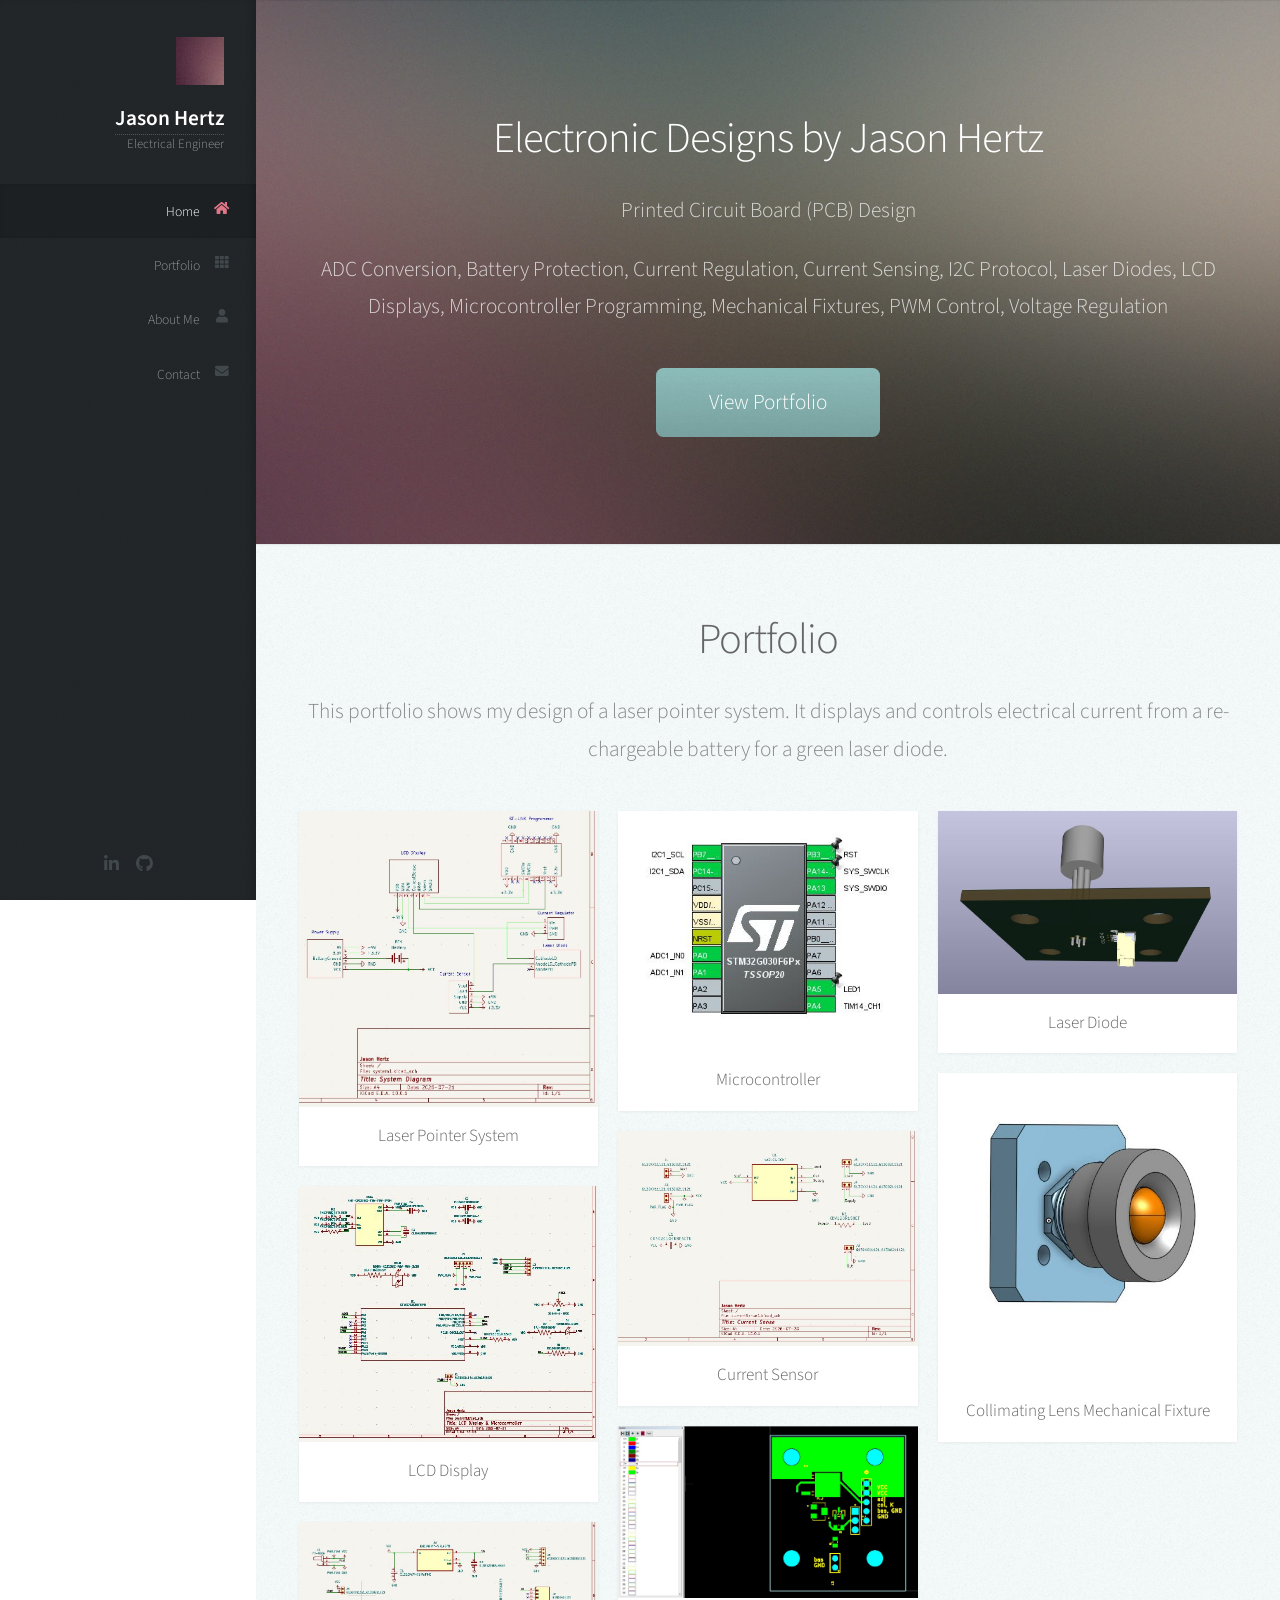
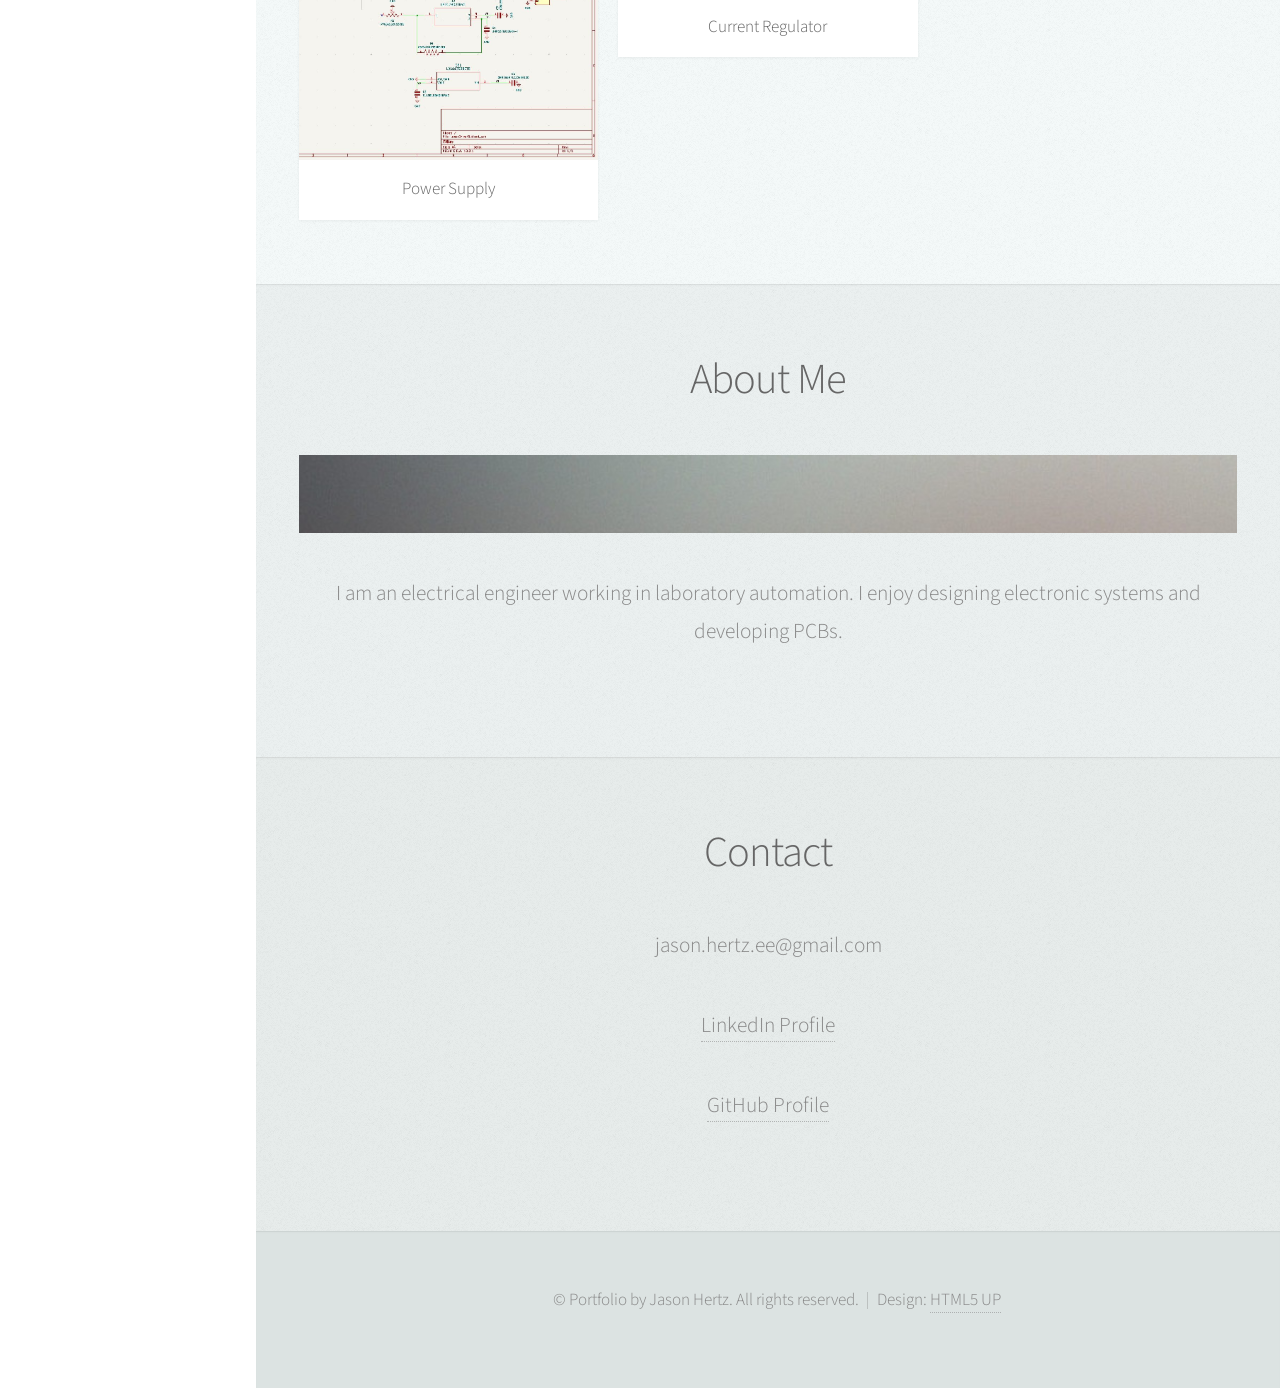
==== commit 51cc2716: "Update index.html" ====
--- a/index.html
+++ b/index.html
@@ -74,7 +74,7 @@
 
 							<header>
 								<h2>Portfolio</h2>
-								<p>This portfolio shows my design of a laser pointer system. It displays and controls electrical current from a re-chargeable battery in order for a green laser diode.</p>
+								<p>This portfolio shows my design of a laser pointer system. It displays and controls electrical current from a re-chargeable battery for a green laser diode.</p>
 							</header>
 
 							<div class="row">
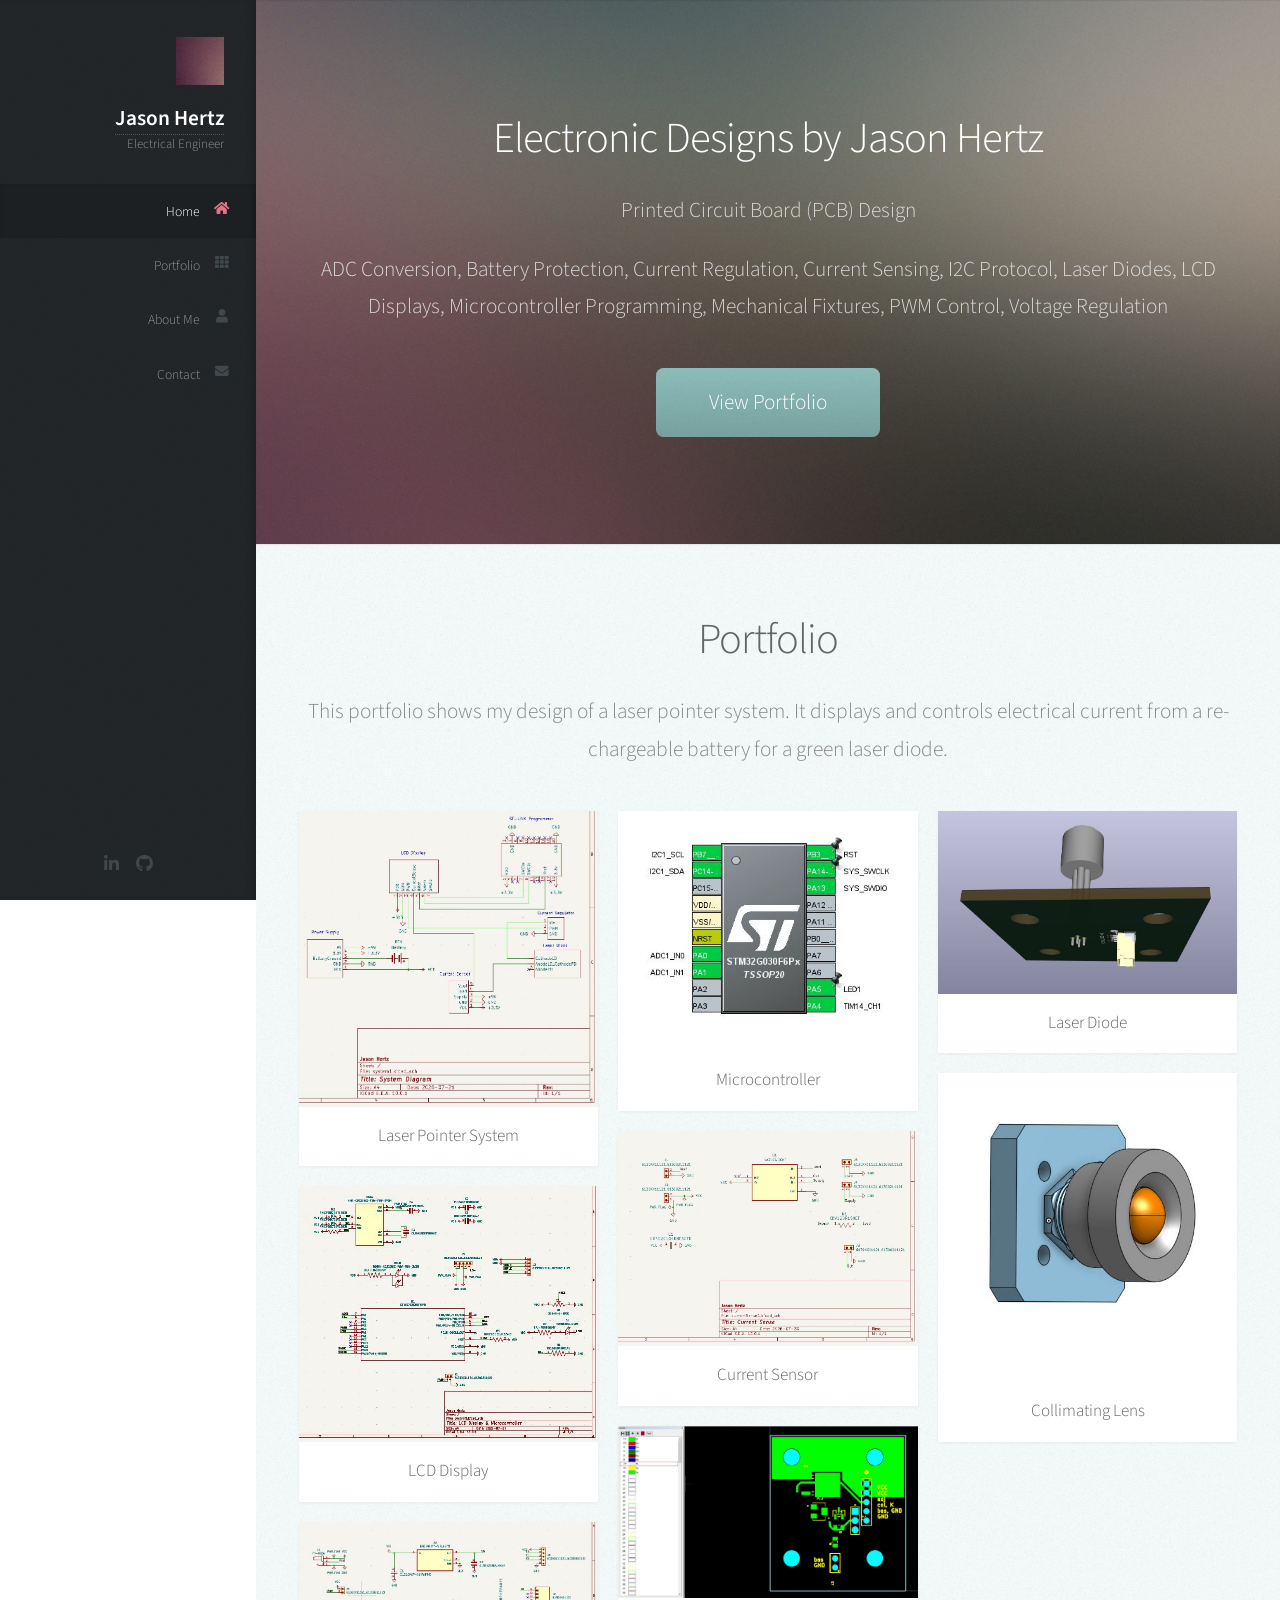
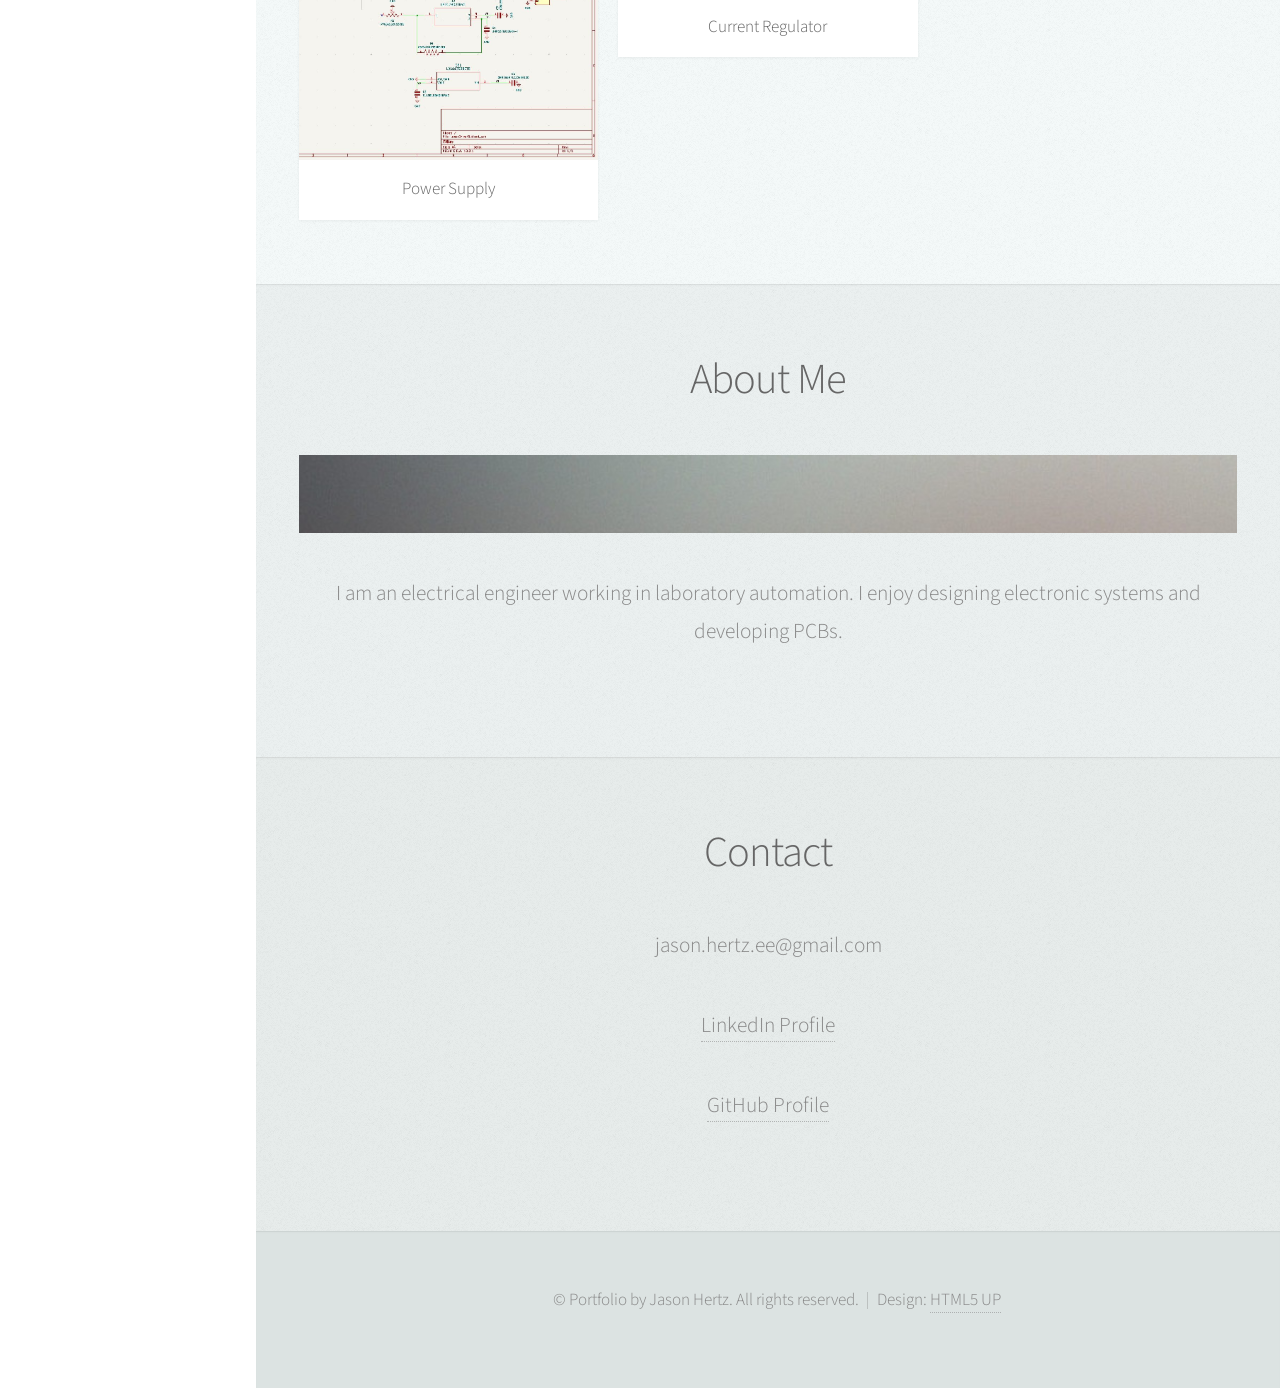
==== commit 677a66e1: "Restore index.html with original content" ====
--- a/index.html
+++ b/index.html
@@ -109,13 +109,13 @@
 										</header>
 									</article>
 									<article class="item">
-										<a href="https://github.com/JasonHertzEE/JasonHertzEE.github.io/blob/main/images/currentSense.JPG" class="image fit"><img src="images/currentSense.JPG" alt="" /></a>
+										<a href="currentSenseIndex1.html" class="image fit"><img src="images/currentSense.JPG" alt="" /></a>
 										<header>
 											<h3>Current Sensor</h3>
 										</header>
 									</article>
 									<article class="item">
-										<a href="https://github.com/JasonHertzEE/JasonHertzEE.github.io/blob/main/images/currentRegulator.JPG" class="image fit"><img src="images/currentRegulator.JPG" alt="" /></a>
+										<a href="currentRegulatorIndex1.html" class="image fit"><img src="images/currentRegulator.JPG" alt="" /></a>
 										<header>
 											<h3>Current Regulator</h3>
 										</header>
@@ -125,15 +125,15 @@
 									
 									
 									<article class="item">
-										<a href="https://github.com/JasonHertzEE/JasonHertzEE.github.io/blob/main/images/laserDiode.JPG" class="image fit"><img src="images/laserDiode.JPG" alt="" /></a>
+										<a href="laserDiodeIndex1.html" class="image fit"><img src="images/laserDiode.JPG" alt="" /></a>
 										<header>
 											<h3>Laser Diode</h3>
 										</header>
 									</article>
 									<article class="item">
-										<a href="https://github.com/JasonHertzEE/JasonHertzEE.github.io/blob/main/images/laserFixture1.JPG" class="image fit"><img src="images/laserFixture1.JPG" alt="" /></a>
+										<a href="lensIndex1.html" class="image fit"><img src="images/laserFixture1.JPG" alt="" /></a>
 										<header>
-											<h3>Collimating Lens Mechanical Fixture</h3>
+											<h3>Collimating Lens</h3>
 										</header>
 									</article>
 								</div>
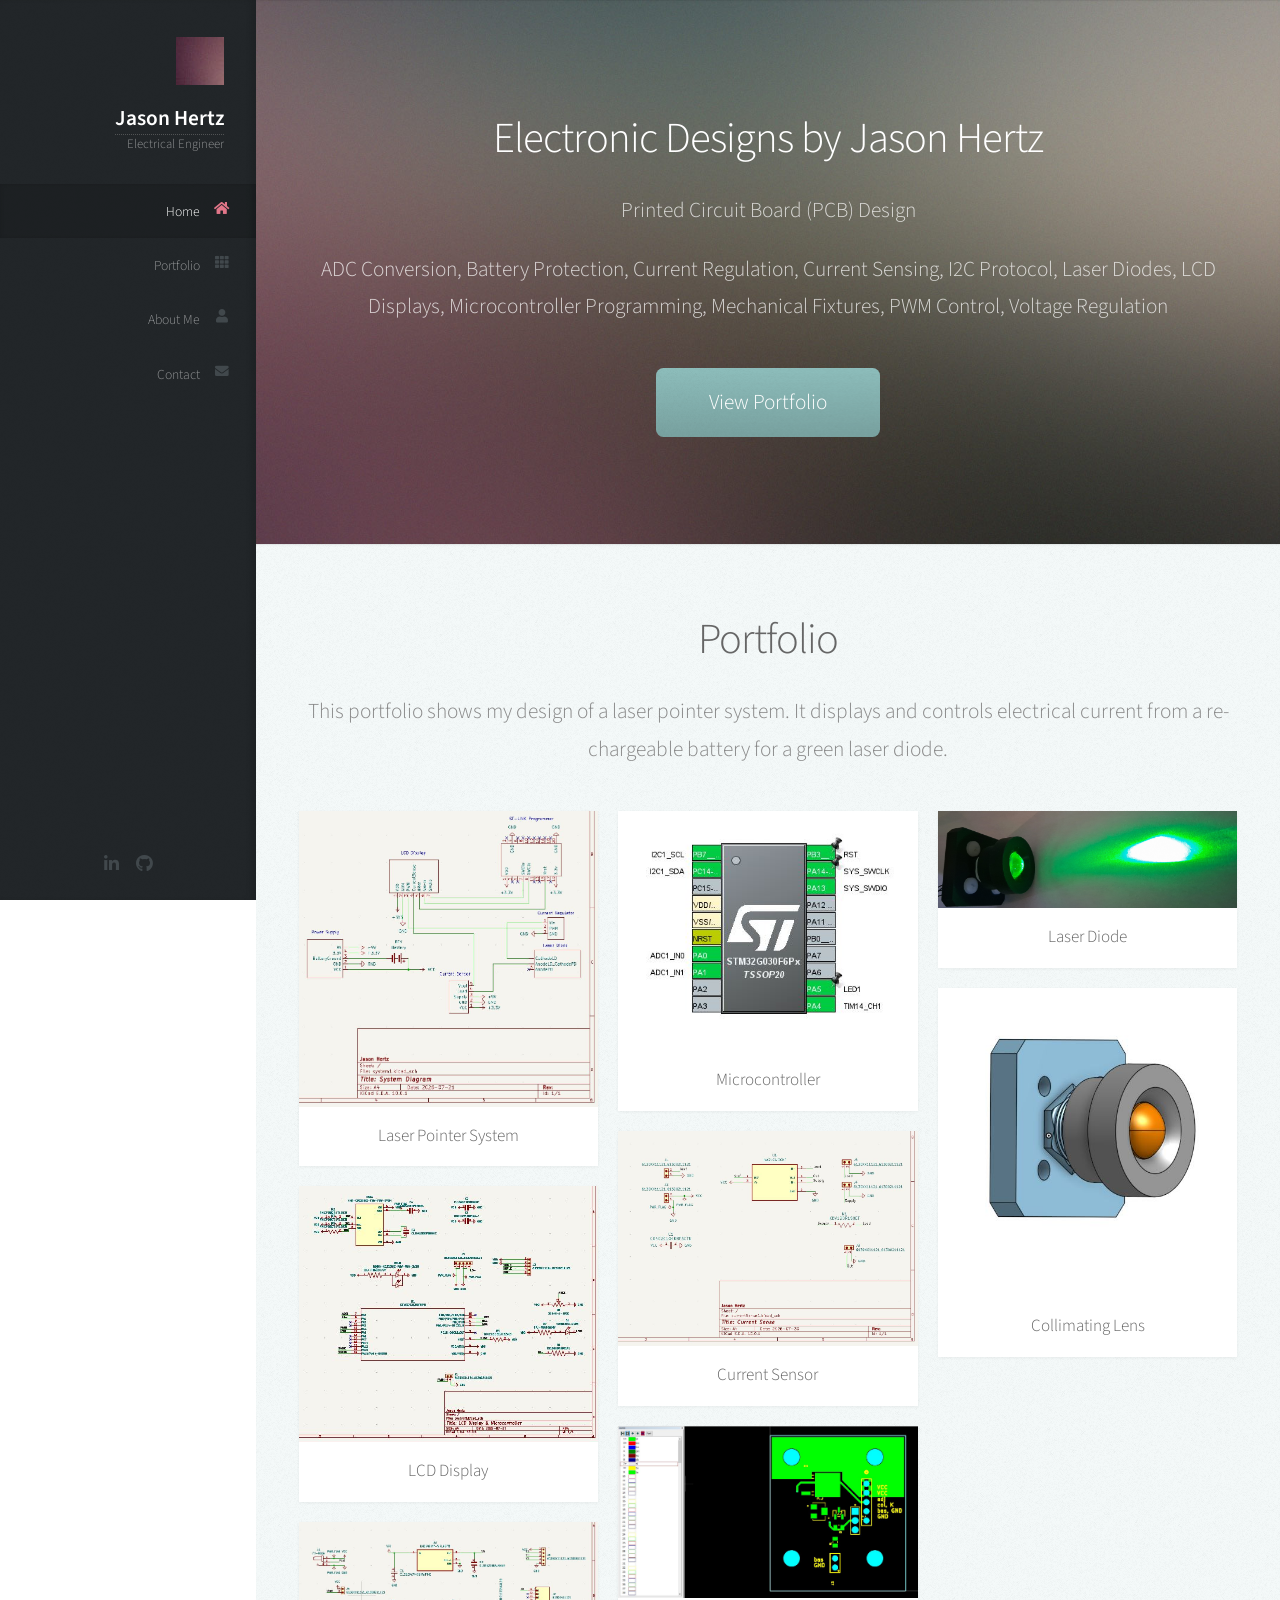
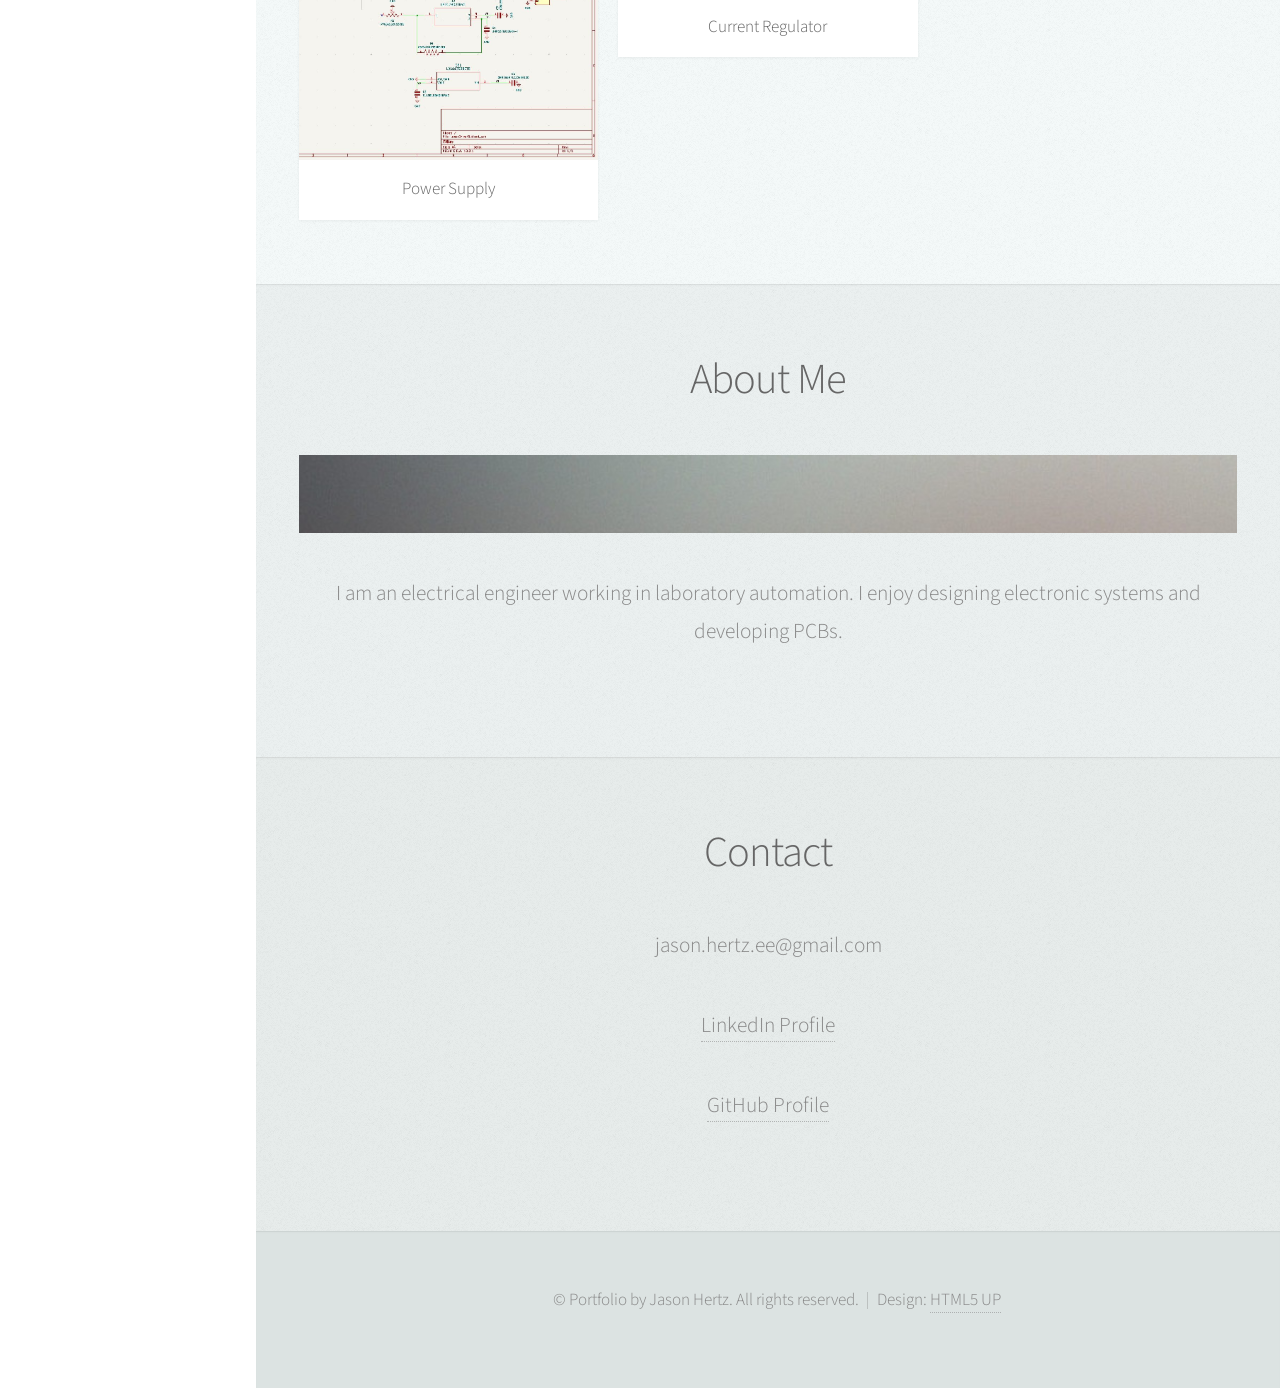
==== commit b539e499: "Restore index.html with original content" ====
--- a/index.html
+++ b/index.html
@@ -125,7 +125,7 @@
 									
 									
 									<article class="item">
-										<a href="laserDiodeIndex1.html" class="image fit"><img src="images/laserDiode.JPG" alt="" /></a>
+										<a href="laserDiodeIndex1.html" class="image fit"><img src="images/laser1.jpg" alt="" /></a>
 										<header>
 											<h3>Laser Diode</h3>
 										</header>
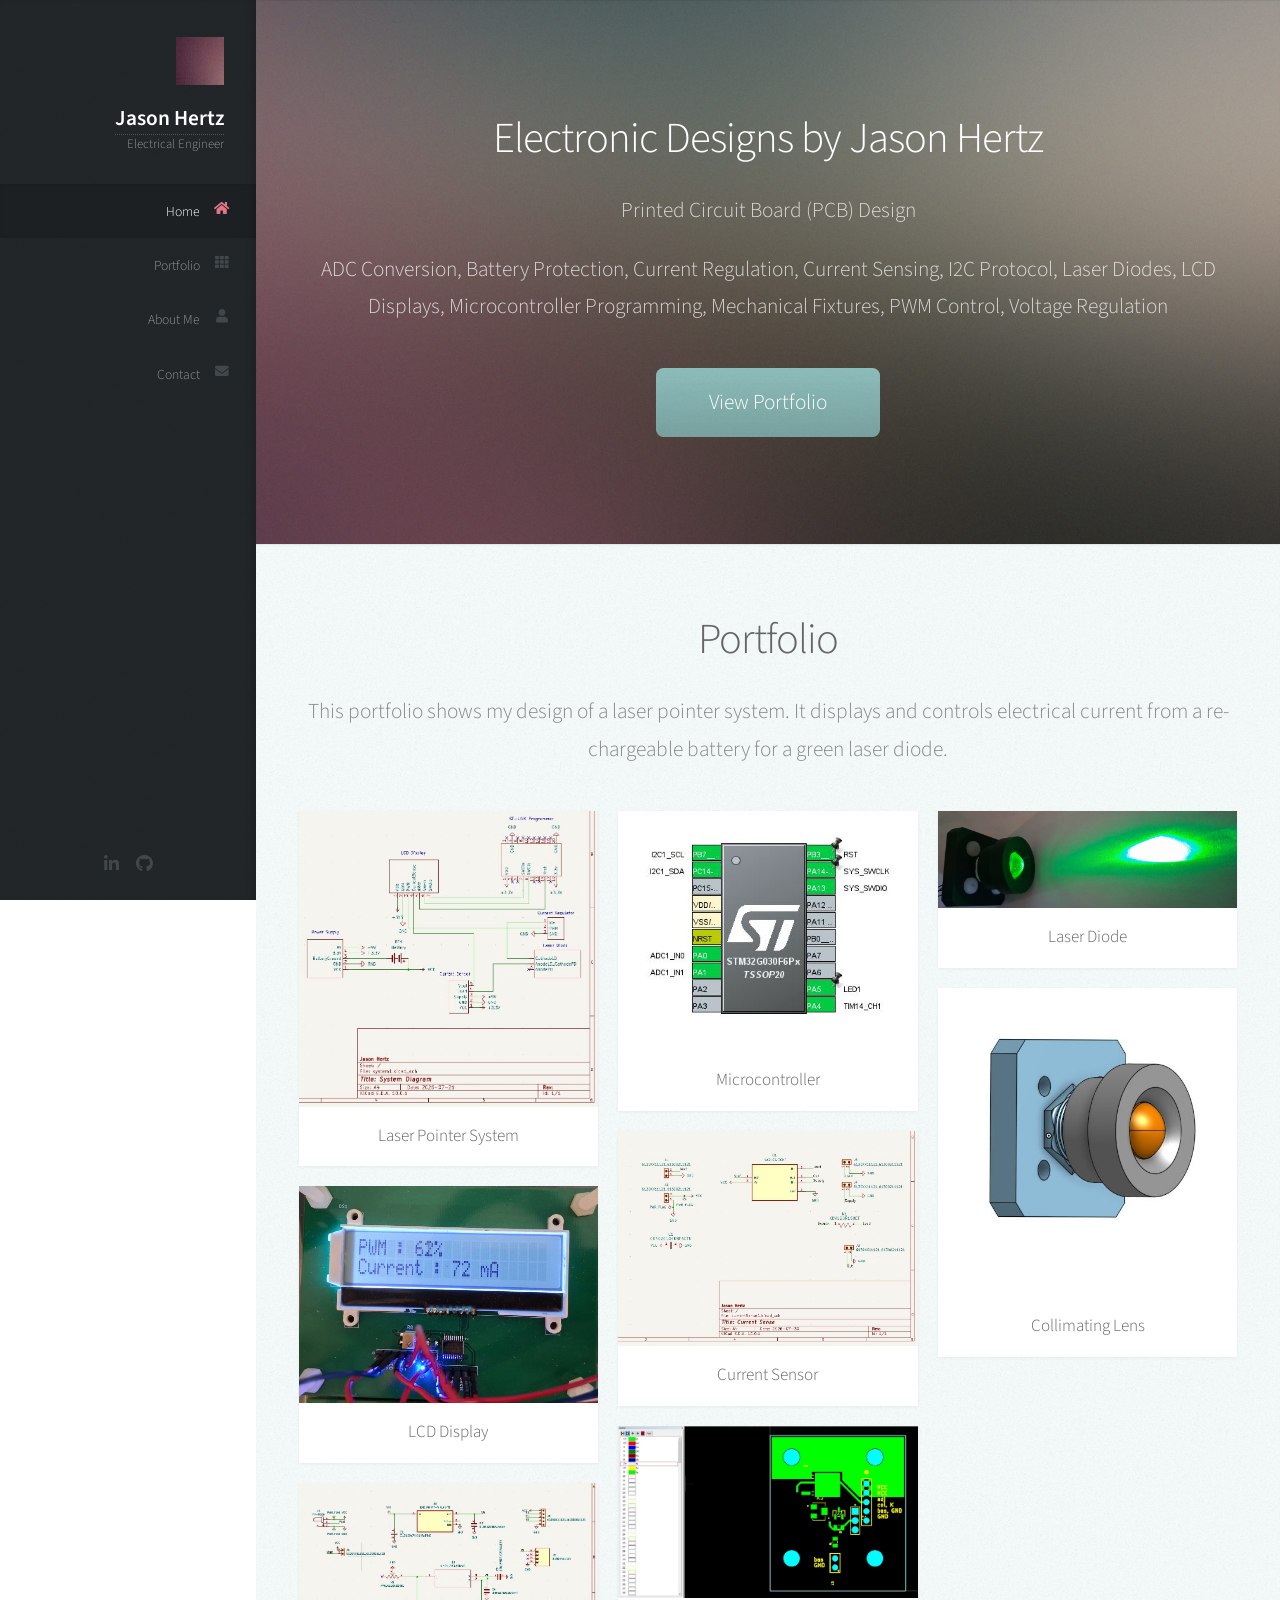
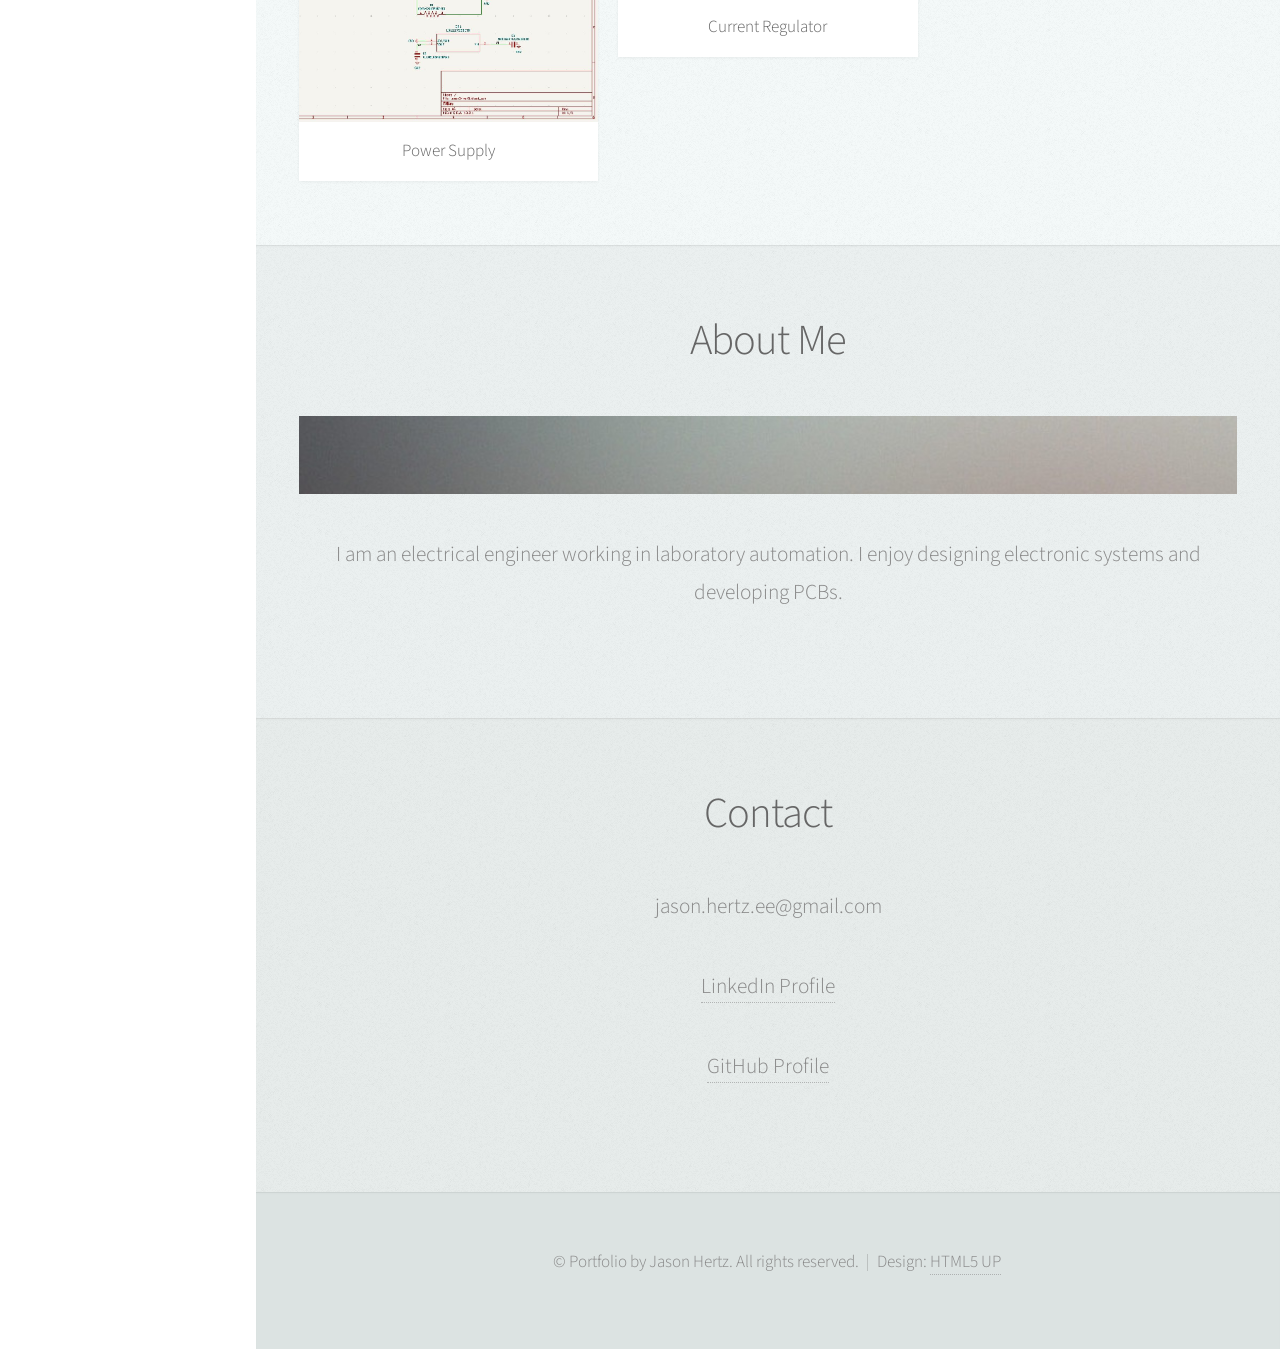
==== commit 7c0d9646: "Update index.html" ====
--- a/index.html
+++ b/index.html
@@ -86,7 +86,7 @@
 										</header>
 									</article>
 									<article class="item">
-										<a href="LCDIndex1.html" class="image fit"><img src="images/lcd.JPG" alt="" /></a>
+										<a href="LCDIndex1.html" class="image fit"><img src="images/lcd1.jpg" alt="" /></a>
 										<header>
 											<h3>LCD Display</h3>
 										</header>
